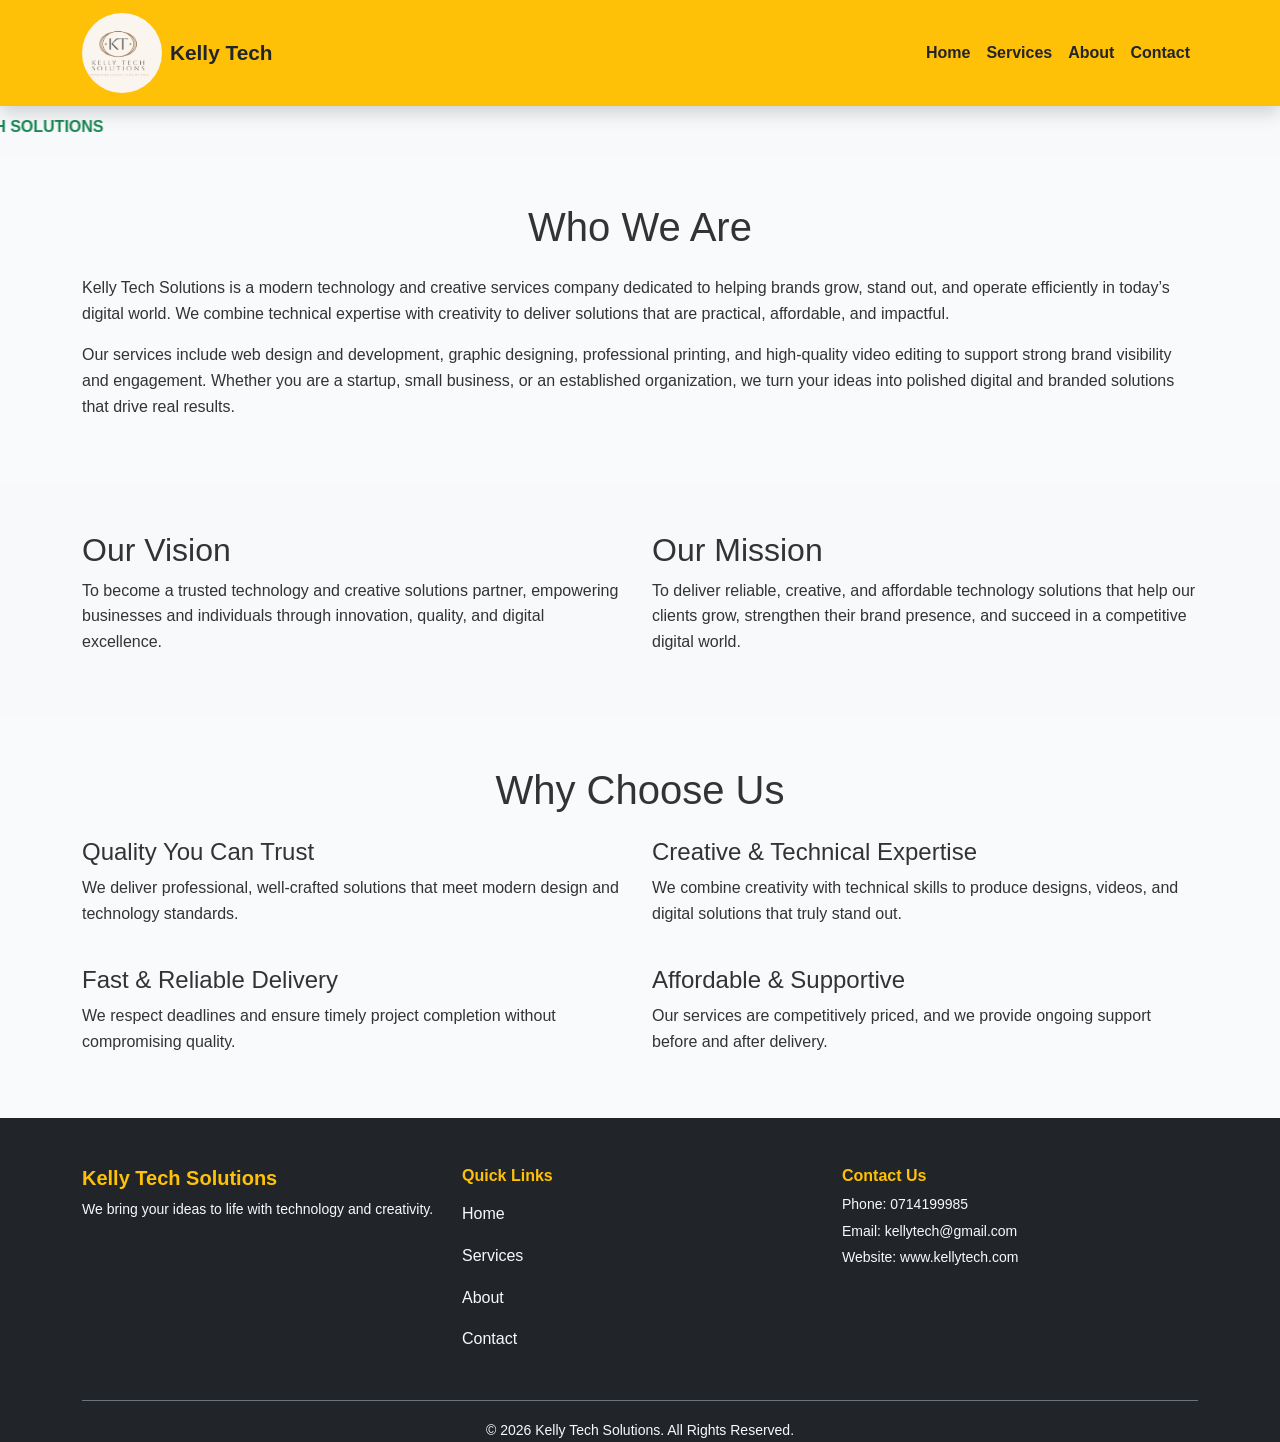
==== about.html @ c15154ea "initial commit" ====
<!DOCTYPE html>
<html lang="en">
<head>
    <meta charset="UTF-8">
    <meta name="viewport" content="width=device-width, initial-scale=1.0">
    <title>Kelly Tech Solutions</title>

    <!-- Bootstrap CSS -->
    <link href="https://cdn.jsdelivr.net/npm/bootstrap@5.3.3/dist/css/bootstrap.min.css" rel="stylesheet">
    <link rel="stylesheet" href="style.css">
</head>
<body>

<!-- Bootstrap Golden Navbar -->
<nav class="navbar navbar-expand-lg navbar-light bg-warning sticky-top shadow">
    <div class="container">

        <a class="navbar-brand fw-bold text-dark d-flex align-items-center" href="#">
            <img src="images/logo.png" alt="Kelly Tech Logo" width="80" height="80" class="me-2 rounded-circle">
            Kelly Tech
        </a>

        <button class="navbar-toggler" type="button" data-bs-toggle="collapse" data-bs-target="#mainNavbar">
            <span class="navbar-toggler-icon"></span>
        </button>

        <div class="collapse navbar-collapse" id="mainNavbar">
            <ul class="navbar-nav ms-auto fw-semibold">
                <li class="nav-item"><a class="nav-link text-dark" href="index.html">Home</a></li>
                <li class="nav-item"><a class="nav-link text-dark" href="services.html">Services</a></li>
                <li class="nav-item"><a class="nav-link text-dark" href="about.html">About</a></li>
                <li class="nav-item"><a class="nav-link active text-dark" href="contact.html">Contact</a></li>
            </ul>
        </div>
    </div>
</nav>
<!-- Marquee -->
<section class="bg-light py-2 text-center">
    <marquee behavior="scroll" direction="right" class="fw-bold text-success">
        KELLY TECH SOLUTIONS
    </marquee>
</section>

<!-- About Section -->
<section class="about-section py-5">
    <div class="container">

        <h1 class="section-title text-center mb-4">Who We Are</h1>

        <p class="about-text">
            Kelly Tech Solutions is a modern technology and creative services company dedicated to helping brands grow,
            stand out, and operate efficiently in today’s digital world. We combine technical expertise with creativity
            to deliver solutions that are practical, affordable, and impactful.
        </p>

        <p class="about-text">
            Our services include web design and development, graphic designing, professional printing, and high-quality
            video editing to support strong brand visibility and engagement. Whether you are a startup, small business,
            or an established organization, we turn your ideas into polished digital and branded solutions that drive
            real results.
        </p>

    </div>
</section>

<!-- Vision & Mission -->
<section class="vision-mission-section bg-light py-5">
    <div class="container">
        <div class="row g-4">

            <div class="col-md-6">
                <h2 class="section-subtitle">Our Vision</h2>
                <p>
                    To become a trusted technology and creative solutions partner, empowering businesses and individuals
                    through innovation, quality, and digital excellence.
                </p>
            </div>

            <div class="col-md-6">
                <h2 class="section-subtitle">Our Mission</h2>
                <p>
                    To deliver reliable, creative, and affordable technology solutions that help our clients grow,
                    strengthen their brand presence, and succeed in a competitive digital world.
                </p>
            </div>

        </div>
    </div>
</section>

<!-- Why Choose Us -->
<section class="why-choose-us py-5">
    <div class="container">

        <h1 class="section-title text-center mb-4">Why Choose Us</h1>

        <div class="row g-4">
            <div class="col-md-6">
                <h4>Quality You Can Trust</h4>
                <p>
                    We deliver professional, well-crafted solutions that meet modern design and technology standards.
                </p>
            </div>

            <div class="col-md-6">
                <h4>Creative & Technical Expertise</h4>
                <p>
                    We combine creativity with technical skills to produce designs, videos, and digital solutions that
                    truly stand out.
                </p>
            </div>

            <div class="col-md-6">
                <h4>Fast & Reliable Delivery</h4>
                <p>
                    We respect deadlines and ensure timely project completion without compromising quality.
                </p>
            </div>

            <div class="col-md-6">
                <h4>Affordable & Supportive</h4>
                <p>
                    Our services are competitively priced, and we provide ongoing support before and after delivery.
                </p>
            </div>
        </div>

    </div>
</section>

<!-- Footer -->
<footer class="bg-dark text-light pt-5">
    <div class="container">
        <div class="row">

            <div class="col-md-4 mb-4">
                <h5 class="fw-bold text-warning">Kelly Tech Solutions</h5>
                <p class="small">
                    We bring your ideas to life with technology and creativity.
                </p>
            </div>

            <div class="col-md-4 mb-4">
                <h6 class="fw-bold text-warning">Quick Links</h6>
                <ul class="nav flex-column">
                    <li class="nav-item"><a class="nav-link px-0 text-light" href="idex.html">Home</a></li>
                    <li class="nav-item"><a class="nav-link px-0 text-light" href="#">Services</a></li>
                    <li class="nav-item"><a class="nav-link px-0 text-light" href="about.html">About</a></li>
                    <li class="nav-item"><a class="nav-link px-0 text-light" href="#">Contact</a></li>
                </ul>
            </div>

            <div class="col-md-4 mb-4">
                <h6 class="fw-bold text-warning">Contact Us</h6>
                <p class="small mb-1">Phone: 0714199985</p>
                <p class="small mb-1">Email: kellytech@gmail.com</p>
                <p class="small">Website: www.kellytech.com</p>
            </div>

        </div>

        <div class="text-center border-top border-secondary pt-3 mt-3">
            <small>© 2026 Kelly Tech Solutions. All Rights Reserved.</small>
        </div>
    </div>
</footer>

<!-- Bootstrap JS -->
<script src="https://cdn.jsdelivr.net/npm/bootstrap@5.3.3/dist/js/bootstrap.bundle.min.js"></script>

</body>
</html>
---- style.css ----
/* --- Global Styles --- */
body {
    font-family: 'Poppins', sans-serif;
    background: #f9fafb;
    color: #333;
    line-height: 1.6;
    margin: 0;
    padding: 0;
}

/* --- Navigation --- */
.navbar-brand {
    font-size: 1.3rem;
}

.navbar-nav .nav-link {
    transition: color 0.3s ease;
}

.navbar-nav .nav-link:hover {
    color: #000 !important;
    text-decoration: underline;
}

/* --- Hero Section --- */
.hero {
    padding: 60px 0;
}

.hero-text h1 {
    font-size: 48px;
    font-weight: 700;
    color: #1a1a1a;
}

.hero-text p {
    font-size: 18px;
    color: #555;
}

/* Hero Media Styling */
.image-wrapper {
    overflow: hidden;
    border-radius: 100px;
    transition: transform 0.3s ease;
}

.image-wrapper:hover {
    transform: translateY(-5px);
}

.play-btn {
    position: absolute;
    top: 50%;
    left: 50%;
    transform: translate(-50%, -50%);
    background: rgba(255, 193, 7, 0.9); /* Golden Yellow */
    width: 60px;
    height: 60px;
    border-radius: 50%;
    color: #000;
    display: flex;
    align-items: center;
    justify-content: center;
    font-size: 24px;
    cursor: pointer;
    box-shadow: 0 4px 15px rgba(0,0,0,0.2);
}

/* --- Service Cards --- */
.card {
    transition: transform 0.3s ease, box-shadow 0.3s ease;
}

.card:hover {
    transform: translateY(-10px);
    box-shadow: 0 10px 25px rgba(0,0,0,0.1) !important;
}

.card-img-top {
    height: 220px;
    object-fit: cover;
}

/* --- Feature Cards (Bottom) --- */
.feature-card {
    background: #fff;
    border-radius: 8px;
    height: 100%;
    transition: all 0.3s ease;
}

.feature-card:hover {
    background-color: #fff9e6;
    transform: scale(1.02);
}

/* --- Footer --- */
footer a {
    text-decoration: none;
    transition: all 0.3s ease;
}

footer a:hover {
    color: #ffc107 !important;
    padding-left: 5px;
}

/* --- Responsive Adjustments --- */
@media (max-width: 992px) {
    .hero {
        text-align: center;
    }
    .hero-text {
        text-align: center !important;
        margin-bottom: 40px;
    }
    .buttons {
        justify-content: center;
    }
    .hero-text h1 {
        font-size: 36px;
    }
}


html, body {
    height: 100%;
}

body {
    display: flex;
    flex-direction: column;
}

footer {
    margin-top: auto;
}
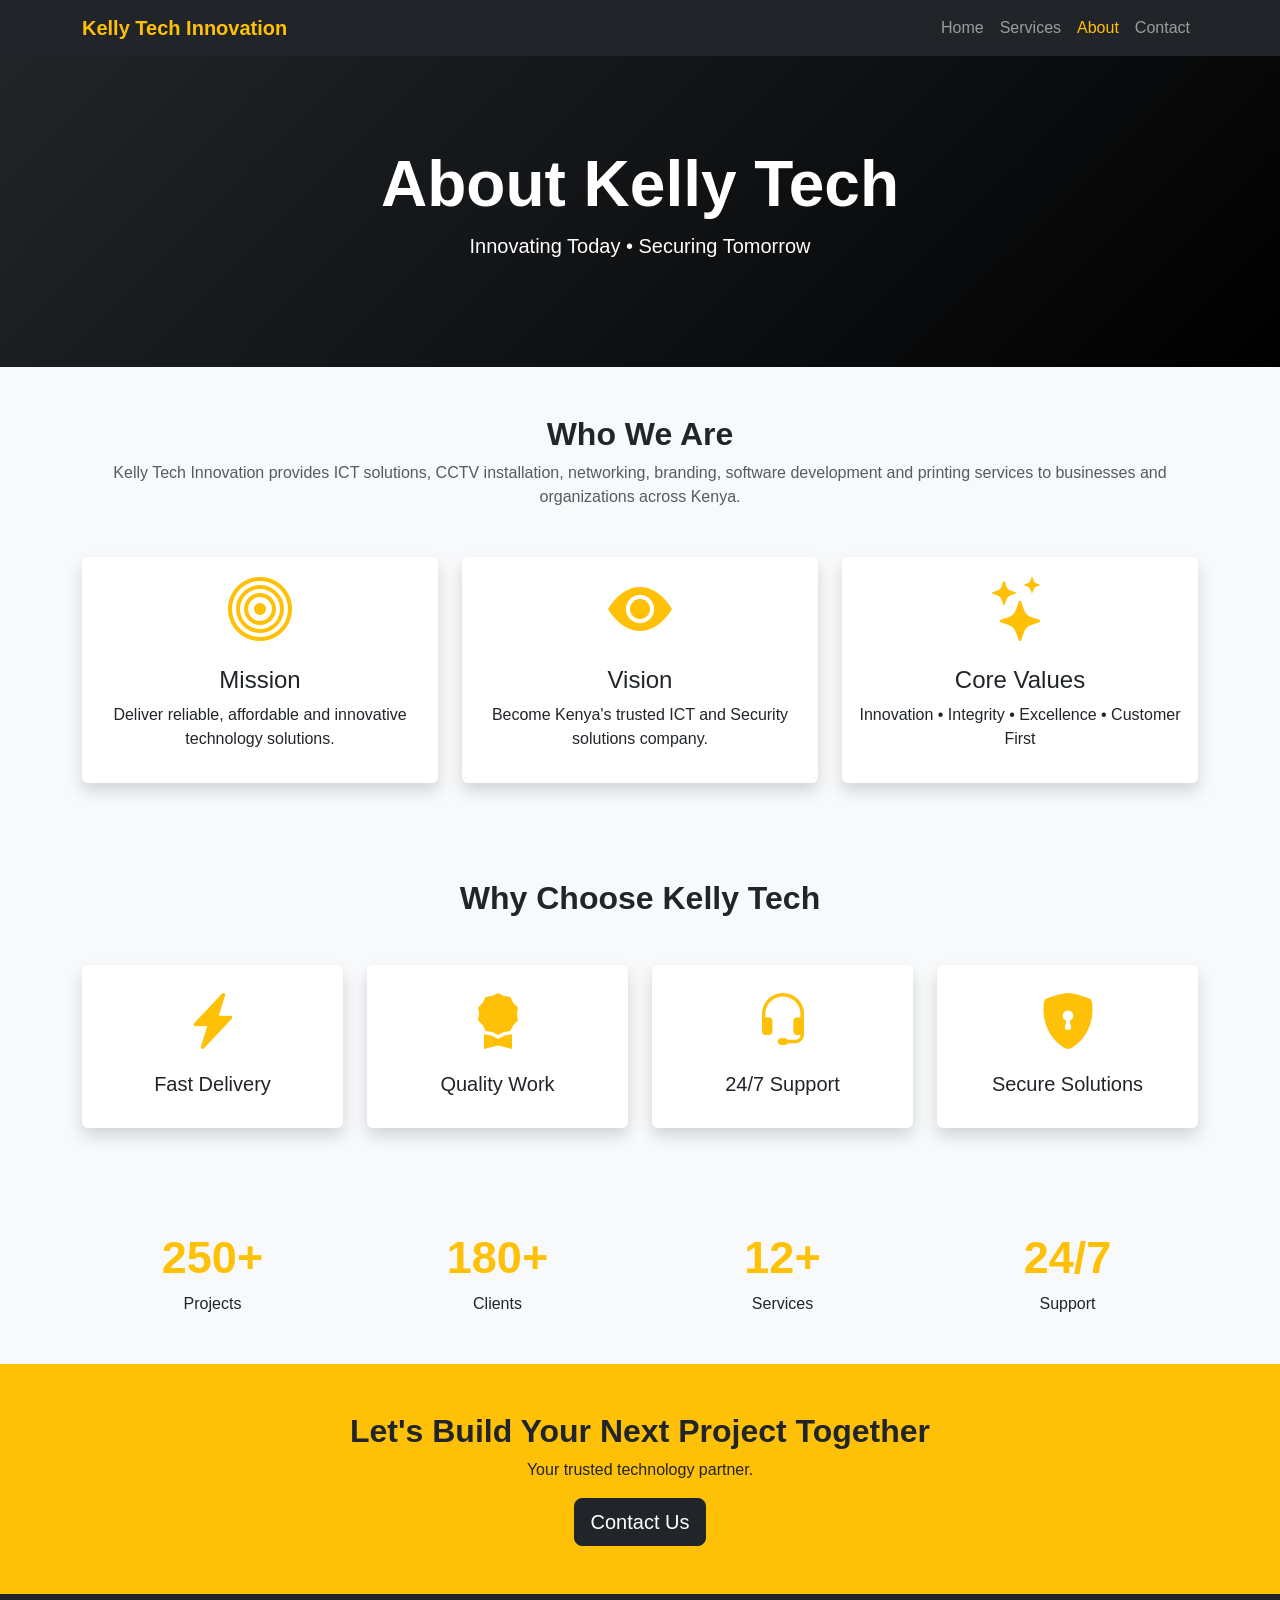
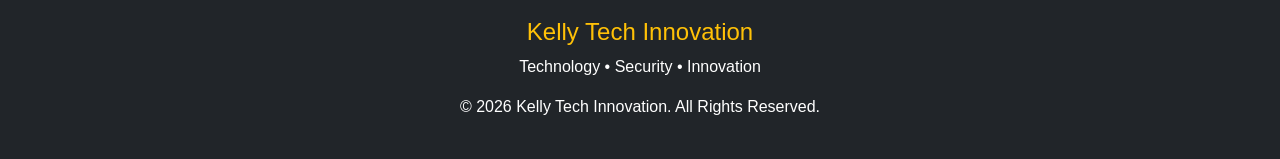
==== commit 1b411a79: "Improve homepage UI with Bootstrap components" ====
--- a/about.html
+++ b/about.html
@@ -1,171 +1,405 @@
 <!DOCTYPE html>
 <html lang="en">
 <head>
-    <meta charset="UTF-8">
-    <meta name="viewport" content="width=device-width, initial-scale=1.0">
-    <title>Kelly Tech Solutions</title>
-
-    <!-- Bootstrap CSS -->
-    <link href="https://cdn.jsdelivr.net/npm/bootstrap@5.3.3/dist/css/bootstrap.min.css" rel="stylesheet">
-    <link rel="stylesheet" href="style.css">
+<meta charset="UTF-8">
+<meta name="viewport" content="width=device-width, initial-scale=1.0">
+
+<title>About | Kelly Tech Innovation</title>
+
+<link href="https://cdn.jsdelivr.net/npm/bootstrap@5.3.3/dist/css/bootstrap.min.css" rel="stylesheet">
+<link rel="stylesheet" href="https://cdn.jsdelivr.net/npm/bootstrap-icons@1.11.3/font/bootstrap-icons.min.css">
+
+<style>
+body{
+font-family:Poppins,sans-serif;
+background:#f8f9fa;
+}
+
+.hero{
+background:linear-gradient(135deg,#212529,#000);
+color:white;
+padding:90px 0;
+}
+
+.icon-box{
+transition:.4s;
+cursor:pointer;
+}
+
+.icon-box:hover{
+transform:translateY(-10px);
+box-shadow:0 15px 30px rgba(0,0,0,.2);
+}
+
+.counter{
+font-size:45px;
+font-weight:bold;
+color:#ffc107;
+}
+
+.cta{
+background:#ffc107;
+}
+
+footer{
+background:#212529;
+}
+</style>
+
 </head>
 <body>
 
-<!-- Bootstrap Golden Navbar -->
-<nav class="navbar navbar-expand-lg navbar-light bg-warning sticky-top shadow">
-    <div class="container">
-
-        <a class="navbar-brand fw-bold text-dark d-flex align-items-center" href="#">
-            <img src="images/logo.png" alt="Kelly Tech Logo" width="80" height="80" class="me-2 rounded-circle">
-            Kelly Tech
-        </a>
-
-        <button class="navbar-toggler" type="button" data-bs-toggle="collapse" data-bs-target="#mainNavbar">
-            <span class="navbar-toggler-icon"></span>
-        </button>
-
-        <div class="collapse navbar-collapse" id="mainNavbar">
-            <ul class="navbar-nav ms-auto fw-semibold">
-                <li class="nav-item"><a class="nav-link text-dark" href="index.html">Home</a></li>
-                <li class="nav-item"><a class="nav-link text-dark" href="services.html">Services</a></li>
-                <li class="nav-item"><a class="nav-link text-dark" href="about.html">About</a></li>
-                <li class="nav-item"><a class="nav-link active text-dark" href="contact.html">Contact</a></li>
-            </ul>
-        </div>
-    </div>
+<!-- NAVBAR -->
+
+<nav class="navbar navbar-expand-lg navbar-dark bg-dark sticky-top">
+
+<div class="container">
+
+<a class="navbar-brand fw-bold text-warning" href="index.html">
+
+Kelly Tech Innovation
+
+</a>
+
+<button class="navbar-toggler" data-bs-toggle="collapse" data-bs-target="#menu">
+
+<span class="navbar-toggler-icon"></span>
+
+</button>
+
+<div class="collapse navbar-collapse" id="menu">
+
+<ul class="navbar-nav ms-auto">
+
+<li class="nav-item"><a class="nav-link" href="index.html">Home</a></li>
+<li class="nav-item"><a class="nav-link" href="services.html">Services</a></li>
+<li class="nav-item"><a class="nav-link active text-warning" href="#">About</a></li>
+<li class="nav-item"><a class="nav-link" href="contact.html">Contact</a></li>
+
+</ul>
+
+</div>
+
+</div>
+
 </nav>
-<!-- Marquee -->
-<section class="bg-light py-2 text-center">
-    <marquee behavior="scroll" direction="right" class="fw-bold text-success">
-        KELLY TECH SOLUTIONS
-    </marquee>
+
+<!-- HERO -->
+
+<section class="hero">
+
+<div class="container text-center">
+
+<h1 class="display-3 fw-bold">
+
+About Kelly Tech
+
+</h1>
+
+<p class="lead">
+
+Innovating Today • Securing Tomorrow
+
+</p>
+
+</div>
+
 </section>
 
-<!-- About Section -->
-<section class="about-section py-5">
-    <div class="container">
-
-        <h1 class="section-title text-center mb-4">Who We Are</h1>
-
-        <p class="about-text">
-            Kelly Tech Solutions is a modern technology and creative services company dedicated to helping brands grow,
-            stand out, and operate efficiently in today’s digital world. We combine technical expertise with creativity
-            to deliver solutions that are practical, affordable, and impactful.
-        </p>
-
-        <p class="about-text">
-            Our services include web design and development, graphic designing, professional printing, and high-quality
-            video editing to support strong brand visibility and engagement. Whether you are a startup, small business,
-            or an established organization, we turn your ideas into polished digital and branded solutions that drive
-            real results.
-        </p>
-
-    </div>
+<!-- WHO WE ARE -->
+
+<section class="py-5">
+
+<div class="container">
+
+<div class="text-center mb-5">
+
+<h2 class="fw-bold">
+
+Who We Are
+
+</h2>
+
+<p class="text-muted">
+
+Kelly Tech Innovation provides ICT solutions, CCTV installation,
+networking, branding, software development and printing services
+to businesses and organizations across Kenya.
+
+</p>
+
+</div>
+
+<div class="row g-4">
+
+<div class="col-md-4">
+
+<div class="card border-0 shadow h-100 icon-box">
+
+<div class="card-body text-center">
+
+<i class="bi bi-bullseye display-3 text-warning"></i>
+
+<h4 class="mt-3">
+
+Mission
+
+</h4>
+
+<p>
+
+Deliver reliable, affordable and innovative technology solutions.
+
+</p>
+
+</div>
+
+</div>
+
+</div>
+
+<div class="col-md-4">
+
+<div class="card border-0 shadow h-100 icon-box">
+
+<div class="card-body text-center">
+
+<i class="bi bi-eye-fill display-3 text-warning"></i>
+
+<h4 class="mt-3">
+
+Vision
+
+</h4>
+
+<p>
+
+Become Kenya's trusted ICT and Security solutions company.
+
+</p>
+
+</div>
+
+</div>
+
+</div>
+
+<div class="col-md-4">
+
+<div class="card border-0 shadow h-100 icon-box">
+
+<div class="card-body text-center">
+
+<i class="bi bi-stars display-3 text-warning"></i>
+
+<h4 class="mt-3">
+
+Core Values
+
+</h4>
+
+<p>
+
+Innovation • Integrity • Excellence • Customer First
+
+</p>
+
+</div>
+
+</div>
+
+</div>
+
+</div>
+
+</div>
+
 </section>
 
-<!-- Vision & Mission -->
-<section class="vision-mission-section bg-light py-5">
-    <div class="container">
-        <div class="row g-4">
-
-            <div class="col-md-6">
-                <h2 class="section-subtitle">Our Vision</h2>
-                <p>
-                    To become a trusted technology and creative solutions partner, empowering businesses and individuals
-                    through innovation, quality, and digital excellence.
-                </p>
-            </div>
-
-            <div class="col-md-6">
-                <h2 class="section-subtitle">Our Mission</h2>
-                <p>
-                    To deliver reliable, creative, and affordable technology solutions that help our clients grow,
-                    strengthen their brand presence, and succeed in a competitive digital world.
-                </p>
-            </div>
-
-        </div>
-    </div>
+<!-- WHY CHOOSE US -->
+
+<section class="py-5 bg-light">
+
+<div class="container">
+
+<h2 class="text-center fw-bold mb-5">
+
+Why Choose Kelly Tech
+
+</h2>
+
+<div class="row g-4">
+
+<div class="col-md-3">
+
+<div class="card border-0 shadow text-center p-4 icon-box">
+
+<i class="bi bi-lightning-charge-fill display-4 text-warning"></i>
+
+<h5 class="mt-3">
+
+Fast Delivery
+
+</h5>
+
+</div>
+
+</div>
+
+<div class="col-md-3">
+
+<div class="card border-0 shadow text-center p-4 icon-box">
+
+<i class="bi bi-award-fill display-4 text-warning"></i>
+
+<h5 class="mt-3">
+
+Quality Work
+
+</h5>
+
+</div>
+
+</div>
+
+<div class="col-md-3">
+
+<div class="card border-0 shadow text-center p-4 icon-box">
+
+<i class="bi bi-headset display-4 text-warning"></i>
+
+<h5 class="mt-3">
+
+24/7 Support
+
+</h5>
+
+</div>
+
+</div>
+
+<div class="col-md-3">
+
+<div class="card border-0 shadow text-center p-4 icon-box">
+
+<i class="bi bi-shield-lock-fill display-4 text-warning"></i>
+
+<h5 class="mt-3">
+
+Secure Solutions
+
+</h5>
+
+</div>
+
+</div>
+
+</div>
+
+</div>
+
 </section>
 
-<!-- Why Choose Us -->
-<section class="why-choose-us py-5">
-    <div class="container">
-
-        <h1 class="section-title text-center mb-4">Why Choose Us</h1>
-
-        <div class="row g-4">
-            <div class="col-md-6">
-                <h4>Quality You Can Trust</h4>
-                <p>
-                    We deliver professional, well-crafted solutions that meet modern design and technology standards.
-                </p>
-            </div>
-
-            <div class="col-md-6">
-                <h4>Creative & Technical Expertise</h4>
-                <p>
-                    We combine creativity with technical skills to produce designs, videos, and digital solutions that
-                    truly stand out.
-                </p>
-            </div>
-
-            <div class="col-md-6">
-                <h4>Fast & Reliable Delivery</h4>
-                <p>
-                    We respect deadlines and ensure timely project completion without compromising quality.
-                </p>
-            </div>
-
-            <div class="col-md-6">
-                <h4>Affordable & Supportive</h4>
-                <p>
-                    Our services are competitively priced, and we provide ongoing support before and after delivery.
-                </p>
-            </div>
-        </div>
-
-    </div>
+<!-- STATS -->
+
+<section class="py-5">
+
+<div class="container">
+
+<div class="row text-center">
+
+<div class="col-md-3">
+
+<div class="counter">250+</div>
+
+Projects
+
+</div>
+
+<div class="col-md-3">
+
+<div class="counter">180+</div>
+
+Clients
+
+</div>
+
+<div class="col-md-3">
+
+<div class="counter">12+</div>
+
+Services
+
+</div>
+
+<div class="col-md-3">
+
+<div class="counter">24/7</div>
+
+Support
+
+</div>
+
+</div>
+
+</div>
+
 </section>
 
-<!-- Footer -->
-<footer class="bg-dark text-light pt-5">
-    <div class="container">
-        <div class="row">
-
-            <div class="col-md-4 mb-4">
-                <h5 class="fw-bold text-warning">Kelly Tech Solutions</h5>
-                <p class="small">
-                    We bring your ideas to life with technology and creativity.
-                </p>
-            </div>
-
-            <div class="col-md-4 mb-4">
-                <h6 class="fw-bold text-warning">Quick Links</h6>
-                <ul class="nav flex-column">
-                    <li class="nav-item"><a class="nav-link px-0 text-light" href="idex.html">Home</a></li>
-                    <li class="nav-item"><a class="nav-link px-0 text-light" href="#">Services</a></li>
-                    <li class="nav-item"><a class="nav-link px-0 text-light" href="about.html">About</a></li>
-                    <li class="nav-item"><a class="nav-link px-0 text-light" href="#">Contact</a></li>
-                </ul>
-            </div>
-
-            <div class="col-md-4 mb-4">
-                <h6 class="fw-bold text-warning">Contact Us</h6>
-                <p class="small mb-1">Phone: 0714199985</p>
-                <p class="small mb-1">Email: kellytech@gmail.com</p>
-                <p class="small">Website: www.kellytech.com</p>
-            </div>
-
-        </div>
-
-        <div class="text-center border-top border-secondary pt-3 mt-3">
-            <small>© 2026 Kelly Tech Solutions. All Rights Reserved.</small>
-        </div>
-    </div>
+<!-- CTA -->
+
+<section class="cta py-5 text-center">
+
+<div class="container">
+
+<h2 class="fw-bold">
+
+Let's Build Your Next Project Together
+
+</h2>
+
+<p>
+
+Your trusted technology partner.
+
+</p>
+
+<a href="contact.html" class="btn btn-dark btn-lg">
+
+Contact Us
+
+</a>
+
+</div>
+
+</section>
+
+<footer class="text-white py-4">
+
+<div class="container text-center">
+
+<h4 class="text-warning">
+
+Kelly Tech Innovation
+
+</h4>
+
+<p>
+
+Technology • Security • Innovation
+
+</p>
+
+<p>
+
+© 2026 Kelly Tech Innovation. All Rights Reserved.
+
+</p>
+
+</div>
+
 </footer>
 
-<!-- Bootstrap JS -->
 <script src="https://cdn.jsdelivr.net/npm/bootstrap@5.3.3/dist/js/bootstrap.bundle.min.js"></script>
 
 </body>
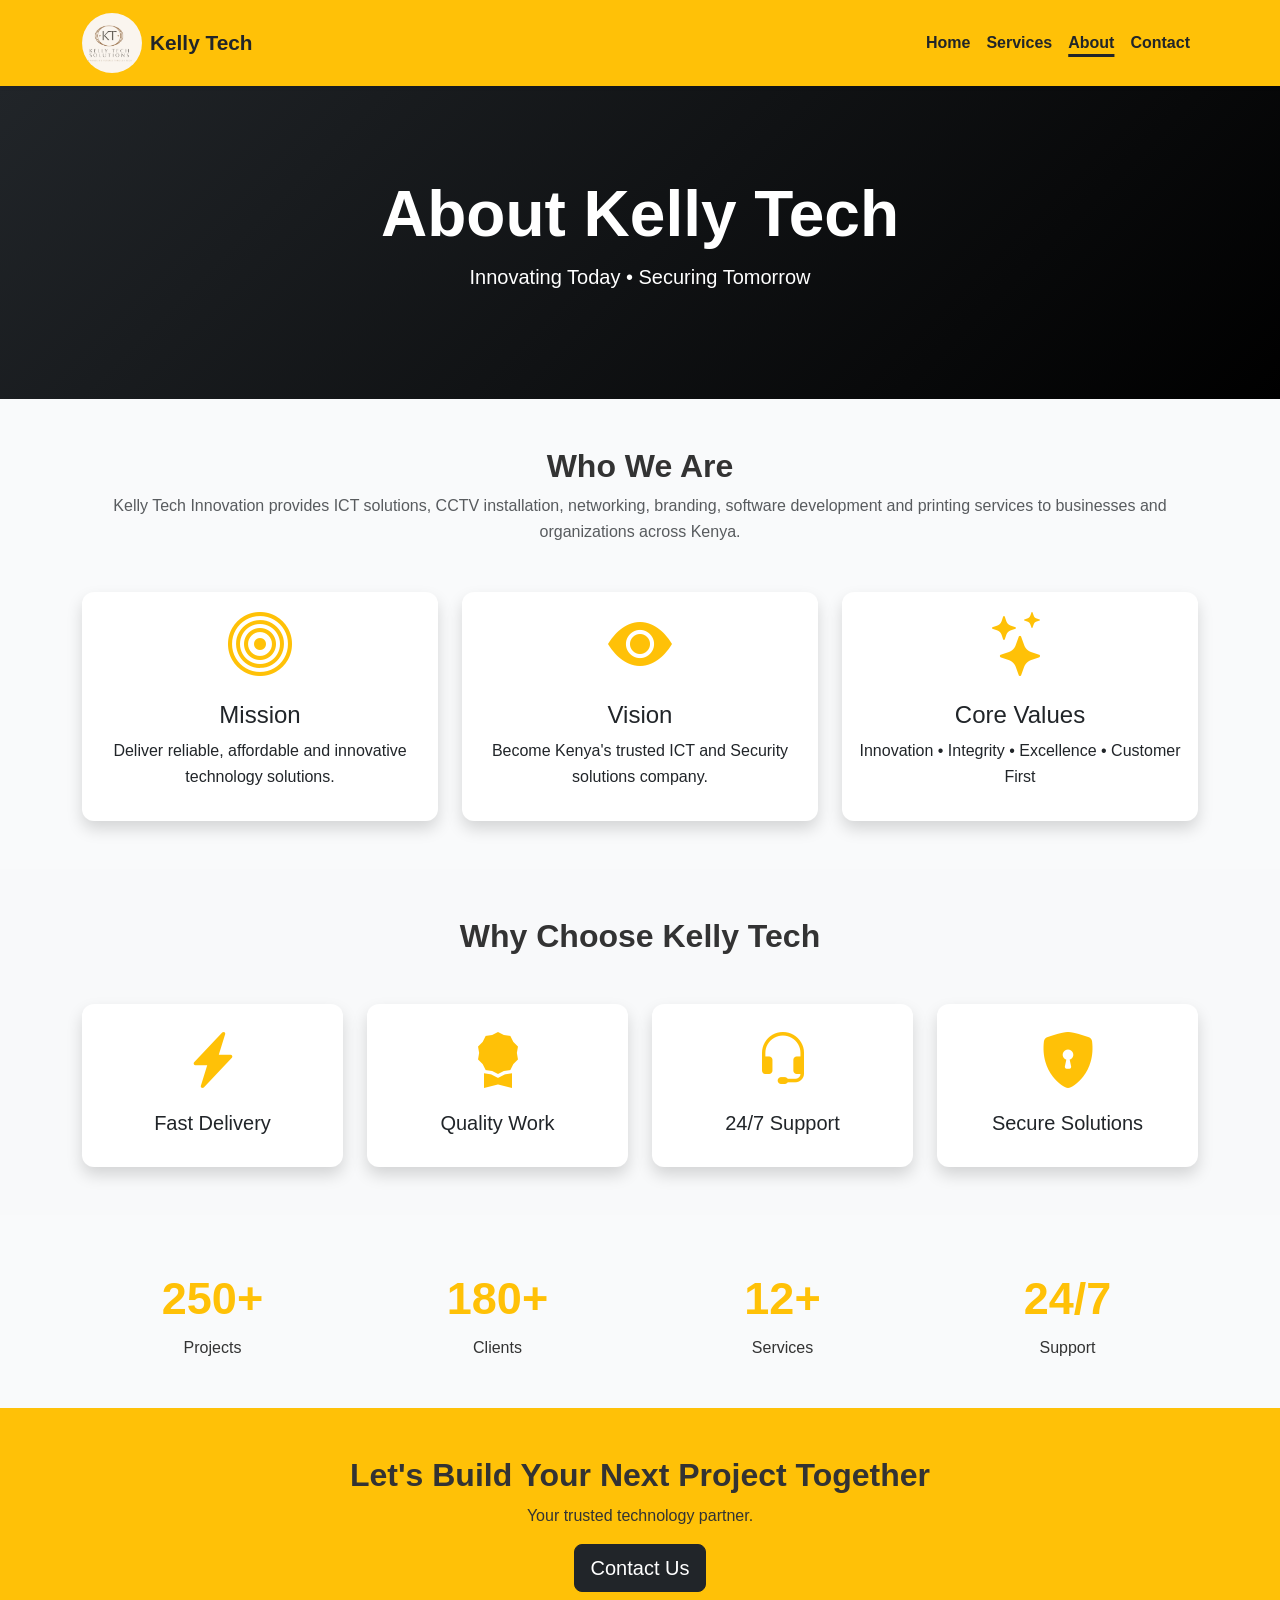
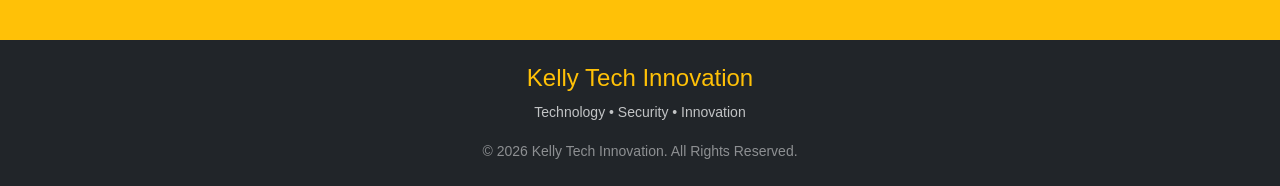
==== commit 5aad2c18: "Improve UI consistency, fix broken links/styles, unify design and optimize site" ====
--- a/about.html
+++ b/about.html
@@ -3,61 +3,31 @@
 <head>
 <meta charset="UTF-8">
 <meta name="viewport" content="width=device-width, initial-scale=1.0">
+<meta name="description" content="About Kelly Tech Innovation - ICT, security, branding and printing solutions provider in Kenya.">
 
 <title>About | Kelly Tech Innovation</title>
+
+<!-- Preconnects for faster CDN loading -->
+<link rel="preconnect" href="https://cdn.jsdelivr.net" crossorigin>
 
 <link href="https://cdn.jsdelivr.net/npm/bootstrap@5.3.3/dist/css/bootstrap.min.css" rel="stylesheet">
 <link rel="stylesheet" href="https://cdn.jsdelivr.net/npm/bootstrap-icons@1.11.3/font/bootstrap-icons.min.css">
-
-<style>
-body{
-font-family:Poppins,sans-serif;
-background:#f8f9fa;
-}
-
-.hero{
-background:linear-gradient(135deg,#212529,#000);
-color:white;
-padding:90px 0;
-}
-
-.icon-box{
-transition:.4s;
-cursor:pointer;
-}
-
-.icon-box:hover{
-transform:translateY(-10px);
-box-shadow:0 15px 30px rgba(0,0,0,.2);
-}
-
-.counter{
-font-size:45px;
-font-weight:bold;
-color:#ffc107;
-}
-
-.cta{
-background:#ffc107;
-}
-
-footer{
-background:#212529;
-}
-</style>
+<link rel="stylesheet" href="style.css">
 
 </head>
 <body>
 
 <!-- NAVBAR -->
 
-<nav class="navbar navbar-expand-lg navbar-dark bg-dark sticky-top">
-
-<div class="container">
-
-<a class="navbar-brand fw-bold text-warning" href="index.html">
-
-Kelly Tech Innovation
+<nav class="navbar navbar-expand-lg navbar-light bg-warning sticky-top shadow-sm">
+
+<div class="container">
+
+<a class="navbar-brand fw-bold text-dark d-flex align-items-center" href="index.html">
+
+<img src="images/logo.png" alt="Kelly Tech Logo" width="60" height="60" class="me-2 rounded-circle">
+
+Kelly Tech
 
 </a>
 
@@ -69,12 +39,12 @@
 
 <div class="collapse navbar-collapse" id="menu">
 
-<ul class="navbar-nav ms-auto">
-
-<li class="nav-item"><a class="nav-link" href="index.html">Home</a></li>
-<li class="nav-item"><a class="nav-link" href="services.html">Services</a></li>
-<li class="nav-item"><a class="nav-link active text-warning" href="#">About</a></li>
-<li class="nav-item"><a class="nav-link" href="contact.html">Contact</a></li>
+<ul class="navbar-nav ms-auto fw-semibold">
+
+<li class="nav-item"><a class="nav-link text-dark" href="index.html">Home</a></li>
+<li class="nav-item"><a class="nav-link text-dark" href="services.html">Services</a></li>
+<li class="nav-item"><a class="nav-link text-dark active" href="about.html" aria-current="page">About</a></li>
+<li class="nav-item"><a class="nav-link text-dark" href="contact.html">Contact</a></li>
 
 </ul>
 
@@ -86,7 +56,7 @@
 
 <!-- HERO -->
 
-<section class="hero">
+<section class="hero-dark">
 
 <div class="container text-center">
 
@@ -374,7 +344,7 @@
 
 </section>
 
-<footer class="text-white py-4">
+<footer class="bg-dark text-light py-4">
 
 <div class="container text-center">
 
@@ -384,13 +354,13 @@
 
 </h4>
 
-<p>
+<p class="small opacity-75">
 
 Technology • Security • Innovation
 
 </p>
 
-<p>
+<p class="small opacity-50 mb-0">
 
 © 2026 Kelly Tech Innovation. All Rights Reserved.
 
@@ -401,6 +371,7 @@
 </footer>
 
 <script src="https://cdn.jsdelivr.net/npm/bootstrap@5.3.3/dist/js/bootstrap.bundle.min.js"></script>
+<script src="js/script.js"></script>
 
 </body>
 </html>
--- a/style.css
+++ b/style.css
@@ -0,0 +1,323 @@
+﻿/* ============================================================
+   Kelly Tech Solutions - Global Stylesheet
+   Theme: Golden (#ffc107) + Dark (#212529) - do not change brand colors
+   ============================================================ */
+
+:root {
+    --brand-gold: #ffc107;
+    --brand-gold-dark: #e0a800;
+    --brand-dark: #212529;
+    --brand-black: #1a1a1a;
+    --text-main: #333;
+    --text-muted: #555;
+    --bg-light: #f9fafb;
+    --radius: 12px;
+    --shadow-sm: 0 4px 12px rgba(0, 0, 0, 0.08);
+    --shadow-lg: 0 12px 30px rgba(0, 0, 0, 0.15);
+    --transition: 0.3s ease;
+}
+
+/* --- Global / Reset --- */
+html {
+    scroll-behavior: smooth;
+}
+
+html, body {
+    height: 100%;
+}
+
+body {
+    font-family: 'Poppins', sans-serif;
+    background: var(--bg-light);
+    color: var(--text-main);
+    line-height: 1.6;
+    margin: 0;
+    padding: 0;
+    display: flex;
+    flex-direction: column;
+    min-height: 100vh;
+}
+
+main {
+    flex: 1 0 auto;
+}
+
+footer {
+    margin-top: auto;
+}
+
+img {
+    max-width: 100%;
+}
+
+/* --- Navigation (shared across all pages) --- */
+.navbar {
+    padding: 0.5rem 0;
+}
+
+.navbar-brand {
+    font-size: 1.3rem;
+}
+
+.navbar-brand img {
+    object-fit: cover;
+}
+
+.navbar-nav .nav-link {
+    transition: color var(--transition);
+    position: relative;
+    padding: 0.5rem 1rem;
+}
+
+.navbar-nav .nav-link:hover {
+    color: #000 !important;
+    text-decoration: underline;
+    text-underline-offset: 4px;
+}
+
+/* Active page indicator (dark gold underline on the golden navbar) */
+.navbar-light .navbar-nav .nav-link.active {
+    font-weight: 700;
+    text-decoration: underline;
+    text-decoration-thickness: 3px;
+    text-underline-offset: 6px;
+    text-decoration-color: var(--brand-dark);
+}
+
+/* Navbar that gains shadow after scrolling (toggled in js/script.js) */
+.navbar.scrolled {
+    box-shadow: var(--shadow-lg) !important;
+}
+
+/* --- Hero Section --- */
+.hero {
+    padding: 60px 0;
+}
+
+.hero-text h1 {
+    font-size: 48px;
+    font-weight: 700;
+    color: var(--brand-black);
+}
+
+.hero-text p {
+    font-size: 18px;
+    color: var(--text-muted);
+}
+
+/* Hero media styling */
+.image-wrapper {
+    overflow: hidden;
+    border-radius: 20px;
+    transition: transform var(--transition);
+}
+
+.image-wrapper:hover {
+    transform: translateY(-5px);
+}
+
+.image-wrapper img {
+    width: 100%;
+    height: auto;
+    object-fit: cover;
+}
+
+.play-btn {
+    position: absolute;
+    top: 50%;
+    left: 50%;
+    transform: translate(-50%, -50%);
+    background: rgba(255, 193, 7, 0.9); /* Golden Yellow */
+    width: 60px;
+    height: 60px;
+    border-radius: 50%;
+    color: #000;
+    display: flex;
+    align-items: center;
+    justify-content: center;
+    font-size: 24px;
+    cursor: pointer;
+    box-shadow: 0 4px 15px rgba(0, 0, 0, 0.2);
+    transition: transform var(--transition), background var(--transition);
+}
+
+.play-btn:hover {
+    transform: translate(-50%, -50%) scale(1.1);
+    background: rgba(255, 193, 7, 1);
+}
+
+/* --- Buttons --- */
+.btn-warning {
+    background: var(--brand-gold);
+    border-color: var(--brand-gold);
+    transition: var(--transition);
+}
+
+.btn-warning:hover,
+.btn-warning:focus {
+    background: var(--brand-gold-dark);
+    border-color: var(--brand-gold-dark);
+    transform: scale(1.05);
+}
+
+/* --- Cards (services / contact / features) --- */
+.card {
+    border-radius: var(--radius);
+    transition: transform 0.4s ease, box-shadow 0.4s ease;
+}
+
+.card:hover {
+    transform: translateY(-10px);
+    box-shadow: 0 0.8rem 2rem rgba(0, 0, 0, 0.2) !important;
+}
+
+.card-img-top {
+    height: 220px;
+    width: 100%;
+    object-fit: cover;
+}
+
+/* Icon circles on service cards */
+.icon-circle {
+    width: 80px;
+    height: 80px;
+}
+
+/* List group items inside cards */
+.list-group-item {
+    border: none;
+}
+
+/* --- Feature Cards (homepage bottom row) --- */
+.feature-card {
+    background: #fff;
+    border-radius: var(--radius);
+    height: 100%;
+    transition: all var(--transition);
+}
+
+.feature-card:hover {
+    background-color: #fff9e6;
+    transform: scale(1.02);
+}
+
+/* --- About page helpers --- */
+.hero-dark {
+    background: linear-gradient(135deg, var(--brand-dark), #000);
+    color: #fff;
+    padding: 90px 0;
+}
+
+.icon-box {
+    transition: 0.4s;
+    cursor: pointer;
+}
+
+.icon-box:hover {
+    transform: translateY(-10px);
+    box-shadow: 0 15px 30px rgba(0, 0, 0, 0.2);
+}
+
+.counter {
+    font-size: 45px;
+    font-weight: bold;
+    color: var(--brand-gold);
+}
+
+/* --- Contact / Forms --- */
+.form-card {
+    background: #fff;
+    border-radius: var(--radius);
+}
+
+.form-control:focus,
+.form-select:focus {
+    border-color: var(--brand-gold);
+    box-shadow: 0 0 0 0.25rem rgba(255, 193, 7, 0.25);
+}
+
+/* --- Back to top button (injected by js/script.js) --- */
+#backToTop {
+    position: fixed;
+    bottom: 24px;
+    right: 24px;
+    width: 46px;
+    height: 46px;
+    border-radius: 50%;
+    background: var(--brand-gold);
+    color: #000;
+    border: none;
+    font-size: 1.1rem;
+    box-shadow: var(--shadow-sm);
+    opacity: 0;
+    visibility: hidden;
+    transform: translateY(10px);
+    transition: all var(--transition);
+    z-index: 1050;
+    cursor: pointer;
+}
+
+#backToTop.show {
+    opacity: 1;
+    visibility: visible;
+    transform: translateY(0);
+}
+
+#backToTop:hover {
+    background: var(--brand-gold-dark);
+    transform: translateY(-3px);
+}
+
+/* --- Footer --- */
+footer a {
+    text-decoration: none;
+    transition: all var(--transition);
+}
+
+footer a:hover {
+    color: var(--brand-gold) !important;
+    padding-left: 5px;
+}
+
+/* --- Responsive Adjustments --- */
+@media (max-width: 992px) {
+    .hero {
+        text-align: center;
+    }
+
+    .hero-text {
+        text-align: center !important;
+        margin-bottom: 40px;
+    }
+
+    .buttons {
+        justify-content: center;
+    }
+
+    .hero-text h1 {
+        font-size: 36px;
+    }
+
+    .hero-dark {
+        padding: 60px 0;
+    }
+
+    .counter {
+        font-size: 36px;
+    }
+}
+
+@media (max-width: 576px) {
+    .hero-text h1 {
+        font-size: 30px;
+    }
+
+    .card-img-top {
+        height: 180px;
+    }
+}
+
+/* --- Call-to-action band (about page) --- */
+.cta {
+    background: var(--brand-gold);
+}
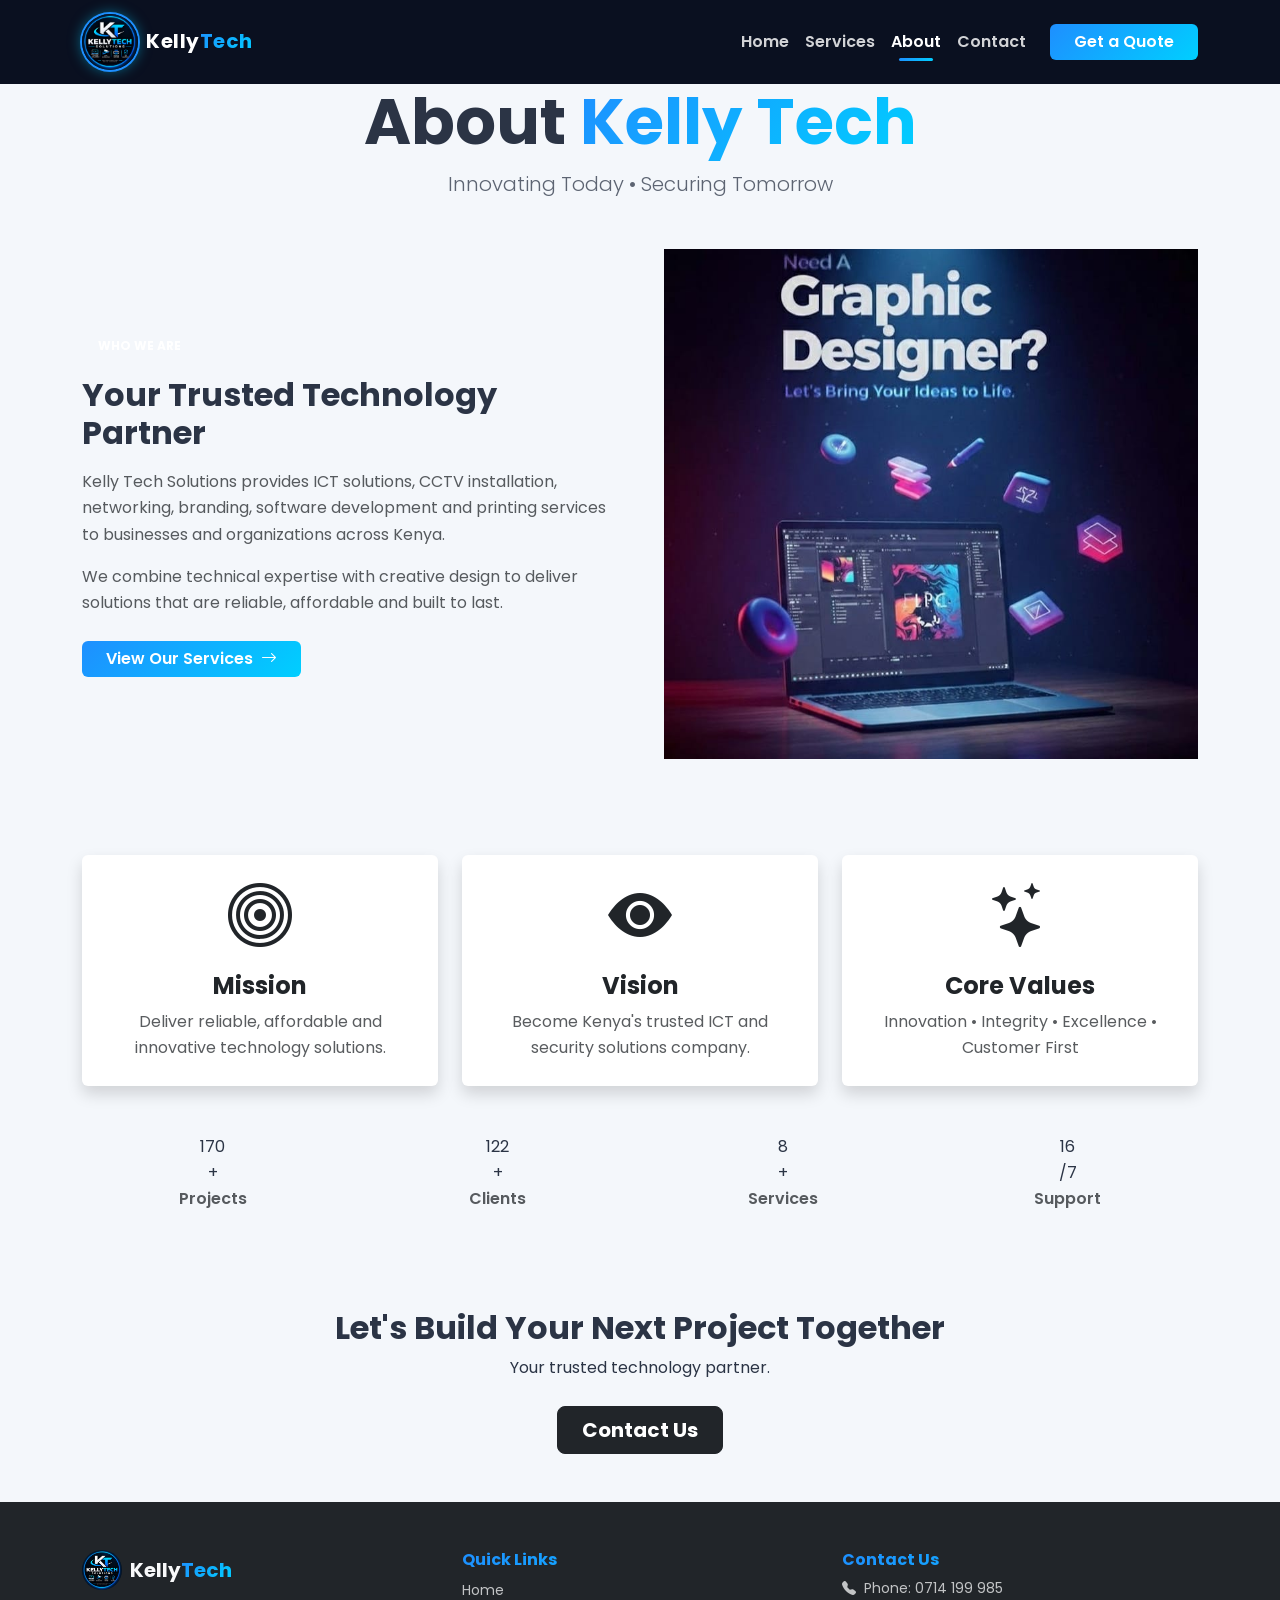
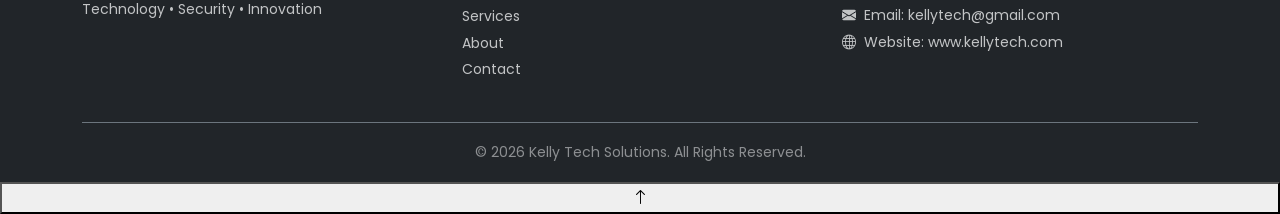
==== commit 05b1f001: "Rebrand site to logo colors (navy/blue/cyan), fix broken logo.png, add UI behaviors and optimize" ====
--- a/about.html
+++ b/about.html
@@ -1,377 +1,200 @@
 <!DOCTYPE html>
 <html lang="en">
 <head>
-<meta charset="UTF-8">
-<meta name="viewport" content="width=device-width, initial-scale=1.0">
-<meta name="description" content="About Kelly Tech Innovation - ICT, security, branding and printing solutions provider in Kenya.">
-
-<title>About | Kelly Tech Innovation</title>
-
-<!-- Preconnects for faster CDN loading -->
-<link rel="preconnect" href="https://cdn.jsdelivr.net" crossorigin>
-
-<link href="https://cdn.jsdelivr.net/npm/bootstrap@5.3.3/dist/css/bootstrap.min.css" rel="stylesheet">
-<link rel="stylesheet" href="https://cdn.jsdelivr.net/npm/bootstrap-icons@1.11.3/font/bootstrap-icons.min.css">
-<link rel="stylesheet" href="style.css">
-
+    <meta charset="UTF-8">
+    <meta name="viewport" content="width=device-width, initial-scale=1.0">
+    <meta name="description" content="About Kelly Tech Solutions - ICT, security, branding and printing solutions provider in Kenya.">
+    <title>About | Kelly Tech Solutions</title>
+
+    <link rel="icon" type="image/jpeg" href="images/logo.jpg">
+
+    <!-- Preconnects for faster CDN loading -->
+    <link rel="preconnect" href="https://cdn.jsdelivr.net" crossorigin>
+
+    <!-- Bootstrap CSS -->
+    <link href="https://cdn.jsdelivr.net/npm/bootstrap@5.3.3/dist/css/bootstrap.min.css" rel="stylesheet">
+    <link rel="stylesheet" href="https://cdn.jsdelivr.net/npm/bootstrap-icons@1.11.3/font/bootstrap-icons.min.css">
+    <link href="https://fonts.googleapis.com/css2?family=Poppins:wght@300;400;600;700&display=swap" rel="stylesheet">
+    <link rel="stylesheet" href="style.css">
 </head>
 <body>
 
 <!-- NAVBAR -->
-
-<nav class="navbar navbar-expand-lg navbar-light bg-warning sticky-top shadow-sm">
-
-<div class="container">
-
-<a class="navbar-brand fw-bold text-dark d-flex align-items-center" href="index.html">
-
-<img src="images/logo.png" alt="Kelly Tech Logo" width="60" height="60" class="me-2 rounded-circle">
-
-Kelly Tech
-
-</a>
-
-<button class="navbar-toggler" data-bs-toggle="collapse" data-bs-target="#menu">
-
-<span class="navbar-toggler-icon"></span>
-
-</button>
-
-<div class="collapse navbar-collapse" id="menu">
-
-<ul class="navbar-nav ms-auto fw-semibold">
-
-<li class="nav-item"><a class="nav-link text-dark" href="index.html">Home</a></li>
-<li class="nav-item"><a class="nav-link text-dark" href="services.html">Services</a></li>
-<li class="nav-item"><a class="nav-link text-dark active" href="about.html" aria-current="page">About</a></li>
-<li class="nav-item"><a class="nav-link text-dark" href="contact.html">Contact</a></li>
-
-</ul>
-
-</div>
-
-</div>
-
+<nav class="navbar navbar-expand-lg navbar-dark navbar-kt sticky-top">
+    <div class="container">
+        <a class="navbar-brand fw-bold d-flex align-items-center" href="index.html">
+            <img src="images/logo.jpg" alt="Kelly Tech Logo" width="56" height="56" class="me-2 rounded-circle">
+            <span class="text-white">Kelly</span><span class="brand-text">Tech</span>
+        </a>
+
+        <button class="navbar-toggler" type="button" data-bs-toggle="collapse" data-bs-target="#mainNavbar"
+                aria-controls="mainNavbar" aria-expanded="false" aria-label="Toggle navigation">
+            <span class="navbar-toggler-icon"></span>
+        </button>
+
+        <div class="collapse navbar-collapse" id="mainNavbar">
+            <ul class="navbar-nav ms-auto fw-semibold">
+                <li class="nav-item"><a class="nav-link" href="index.html">Home</a></li>
+                <li class="nav-item"><a class="nav-link" href="services.html">Services</a></li>
+                <li class="nav-item"><a class="nav-link active" href="about.html" aria-current="page">About</a></li>
+                <li class="nav-item"><a class="nav-link" href="contact.html">Contact</a></li>
+            </ul>
+            <a href="contact.html" class="btn btn-kt ms-lg-3 mt-3 mt-lg-0 px-4">Get a Quote</a>
+        </div>
+    </div>
 </nav>
 
-<!-- HERO -->
-
-<section class="hero-dark">
-
-<div class="container text-center">
-
-<h1 class="display-3 fw-bold">
-
-About Kelly Tech
-
-</h1>
-
-<p class="lead">
-
-Innovating Today • Securing Tomorrow
-
-</p>
-
-</div>
-
-</section>
-
-<!-- WHO WE ARE -->
-
-<section class="py-5">
-
-<div class="container">
-
-<div class="text-center mb-5">
-
-<h2 class="fw-bold">
-
-Who We Are
-
-</h2>
-
-<p class="text-muted">
-
-Kelly Tech Innovation provides ICT solutions, CCTV installation,
-networking, branding, software development and printing services
-to businesses and organizations across Kenya.
-
-</p>
-
-</div>
-
-<div class="row g-4">
-
-<div class="col-md-4">
-
-<div class="card border-0 shadow h-100 icon-box">
-
-<div class="card-body text-center">
-
-<i class="bi bi-bullseye display-3 text-warning"></i>
-
-<h4 class="mt-3">
-
-Mission
-
-</h4>
-
-<p>
-
-Deliver reliable, affordable and innovative technology solutions.
-
-</p>
-
-</div>
-
-</div>
-
-</div>
-
-<div class="col-md-4">
-
-<div class="card border-0 shadow h-100 icon-box">
-
-<div class="card-body text-center">
-
-<i class="bi bi-eye-fill display-3 text-warning"></i>
-
-<h4 class="mt-3">
-
-Vision
-
-</h4>
-
-<p>
-
-Become Kenya's trusted ICT and Security solutions company.
-
-</p>
-
-</div>
-
-</div>
-
-</div>
-
-<div class="col-md-4">
-
-<div class="card border-0 shadow h-100 icon-box">
-
-<div class="card-body text-center">
-
-<i class="bi bi-stars display-3 text-warning"></i>
-
-<h4 class="mt-3">
-
-Core Values
-
-</h4>
-
-<p>
-
-Innovation • Integrity • Excellence • Customer First
-
-</p>
-
-</div>
-
-</div>
-
-</div>
-
-</div>
-
-</div>
-
-</section>
-
-<!-- WHY CHOOSE US -->
-
-<section class="py-5 bg-light">
-
-<div class="container">
-
-<h2 class="text-center fw-bold mb-5">
-
-Why Choose Kelly Tech
-
-</h2>
-
-<div class="row g-4">
-
-<div class="col-md-3">
-
-<div class="card border-0 shadow text-center p-4 icon-box">
-
-<i class="bi bi-lightning-charge-fill display-4 text-warning"></i>
-
-<h5 class="mt-3">
-
-Fast Delivery
-
-</h5>
-
-</div>
-
-</div>
-
-<div class="col-md-3">
-
-<div class="card border-0 shadow text-center p-4 icon-box">
-
-<i class="bi bi-award-fill display-4 text-warning"></i>
-
-<h5 class="mt-3">
-
-Quality Work
-
-</h5>
-
-</div>
-
-</div>
-
-<div class="col-md-3">
-
-<div class="card border-0 shadow text-center p-4 icon-box">
-
-<i class="bi bi-headset display-4 text-warning"></i>
-
-<h5 class="mt-3">
-
-24/7 Support
-
-</h5>
-
-</div>
-
-</div>
-
-<div class="col-md-3">
-
-<div class="card border-0 shadow text-center p-4 icon-box">
-
-<i class="bi bi-shield-lock-fill display-4 text-warning"></i>
-
-<h5 class="mt-3">
-
-Secure Solutions
-
-</h5>
-
-</div>
-
-</div>
-
-</div>
-
-</div>
-
-</section>
-
-<!-- STATS -->
-
-<section class="py-5">
-
-<div class="container">
-
-<div class="row text-center">
-
-<div class="col-md-3">
-
-<div class="counter">250+</div>
-
-Projects
-
-</div>
-
-<div class="col-md-3">
-
-<div class="counter">180+</div>
-
-Clients
-
-</div>
-
-<div class="col-md-3">
-
-<div class="counter">12+</div>
-
-Services
-
-</div>
-
-<div class="col-md-3">
-
-<div class="counter">24/7</div>
-
-Support
-
-</div>
-
-</div>
-
-</div>
-
-</section>
-
-<!-- CTA -->
-
-<section class="cta py-5 text-center">
-
-<div class="container">
-
-<h2 class="fw-bold">
-
-Let's Build Your Next Project Together
-
-</h2>
-
-<p>
-
-Your trusted technology partner.
-
-</p>
-
-<a href="contact.html" class="btn btn-dark btn-lg">
-
-Contact Us
-
-</a>
-
-</div>
-
-</section>
-
-<footer class="bg-dark text-light py-4">
-
-<div class="container text-center">
-
-<h4 class="text-warning">
-
-Kelly Tech Innovation
-
-</h4>
-
-<p class="small opacity-75">
-
-Technology • Security • Innovation
-
-</p>
-
-<p class="small opacity-50 mb-0">
-
-© 2026 Kelly Tech Innovation. All Rights Reserved.
-
-</p>
-
-</div>
-
+<main>
+
+    <!-- HERO -->
+    <section class="hero-dark">
+        <div class="container text-center reveal">
+            <h1 class="display-3 fw-bold">About <span class="brand-text">Kelly Tech</span></h1>
+            <p class="lead opacity-75 mb-0">Innovating Today • Securing Tomorrow</p>
+        </div>
+    </section>
+
+    <!-- WHO WE ARE -->
+    <section class="py-5">
+        <div class="container">
+            <div class="row align-items-center g-5">
+                <div class="col-lg-6 reveal">
+                    <span class="badge badge-kt rounded-pill px-3 py-2 mb-3">WHO WE ARE</span>
+                    <h2 class="fw-bold mb-3">Your Trusted Technology Partner</h2>
+                    <p class="text-muted">
+                        Kelly Tech Solutions provides ICT solutions, CCTV installation, networking,
+                        branding, software development and printing services to businesses and
+                        organizations across Kenya.
+                    </p>
+                    <p class="text-muted">
+                        We combine technical expertise with creative design to deliver solutions
+                        that are reliable, affordable and built to last.
+                    </p>
+                    <a href="services.html" class="btn btn-kt px-4 mt-2">
+                        View Our Services <i class="bi bi-arrow-right ms-1"></i>
+                    </a>
+                </div>
+                <div class="col-lg-6 reveal">
+                    <div class="image-wrapper">
+                        <img src="images/branding.jpg" alt="Kelly Tech branding work" loading="lazy" decoding="async">
+                    </div>
+                </div>
+            </div>
+        </div>
+    </section>
+
+    <!-- MISSION / VISION / VALUES -->
+    <section class="py-5">
+        <div class="container">
+            <div class="row g-4">
+                <div class="col-md-4 reveal">
+                    <div class="card border-0 shadow h-100 icon-box">
+                        <div class="card-body text-center p-4">
+                            <i class="bi bi-bullseye display-3"></i>
+                            <h4 class="mt-3 fw-bold">Mission</h4>
+                            <p class="text-muted mb-0">Deliver reliable, affordable and innovative technology solutions.</p>
+                        </div>
+                    </div>
+                </div>
+                <div class="col-md-4 reveal">
+                    <div class="card border-0 shadow h-100 icon-box">
+                        <div class="card-body text-center p-4">
+                            <i class="bi bi-eye-fill display-3"></i>
+                            <h4 class="mt-3 fw-bold">Vision</h4>
+                            <p class="text-muted mb-0">Become Kenya's trusted ICT and security solutions company.</p>
+                        </div>
+                    </div>
+                </div>
+                <div class="col-md-4 reveal">
+                    <div class="card border-0 shadow h-100 icon-box">
+                        <div class="card-body text-center p-4">
+                            <i class="bi bi-stars display-3"></i>
+                            <h4 class="mt-3 fw-bold">Core Values</h4>
+                            <p class="text-muted mb-0">Innovation • Integrity • Excellence • Customer First</p>
+                        </div>
+                    </div>
+                </div>
+            </div>
+        </div>
+    </section>
+
+
+    <!-- STATS -->
+    <section class="pb-5">
+        <div class="container">
+            <div class="row text-center g-4">
+                <div class="col-6 col-md-3 reveal">
+                    <div class="counter" data-count="250">0</div><span>+</span>
+                    <p class="text-muted fw-semibold mb-0">Projects</p>
+                </div>
+                <div class="col-6 col-md-3 reveal">
+                    <div class="counter" data-count="180">0</div><span>+</span>
+                    <p class="text-muted fw-semibold mb-0">Clients</p>
+                </div>
+                <div class="col-6 col-md-3 reveal">
+                    <div class="counter" data-count="12">0</div><span>+</span>
+                    <p class="text-muted fw-semibold mb-0">Services</p>
+                </div>
+                <div class="col-6 col-md-3 reveal">
+                    <div class="counter" data-count="24">0</div><span>/7</span>
+                    <p class="text-muted fw-semibold mb-0">Support</p>
+                </div>
+            </div>
+        </div>
+    </section>
+
+    <!-- CTA -->
+    <section class="cta py-5 text-center">
+        <div class="container reveal">
+            <h2 class="fw-bold">Let's Build Your Next Project Together</h2>
+            <p class="mb-4 opacity-90">Your trusted technology partner.</p>
+            <a href="contact.html" class="btn btn-dark btn-lg px-4 fw-bold">Contact Us</a>
+        </div>
+    </section>
+
+</main>
+
+<!-- FOOTER -->
+<footer class="bg-dark text-light pt-5 pb-3" data-bs-theme="dark">
+    <div class="container">
+        <div class="row">
+            <div class="col-md-4 mb-4">
+                <h5 class="fw-bold d-flex align-items-center">
+                    <img src="images/logo.jpg" alt="" width="40" height="40" class="rounded-circle me-2" loading="lazy">
+                    Kelly<span class="brand-text">Tech</span>
+                </h5>
+                <p class="small opacity-75">Technology • Security • Innovation</p>
+            </div>
+
+            <div class="col-md-4 mb-4">
+                <h6 class="fw-bold text-gradient">Quick Links</h6>
+                <ul class="nav flex-column">
+                    <li><a class="text-light text-decoration-none small opacity-75" href="index.html">Home</a></li>
+                    <li><a class="text-light text-decoration-none small opacity-75" href="services.html">Services</a></li>
+                    <li><a class="text-light text-decoration-none small opacity-75" href="about.html">About</a></li>
+                    <li><a class="text-light text-decoration-none small opacity-75" href="contact.html">Contact</a></li>
+                </ul>
+            </div>
+
+            <div class="col-md-4 mb-4">
+                <h6 class="fw-bold text-gradient">Contact Us</h6>
+                <p class="small mb-1 opacity-75"><i class="bi bi-telephone-fill me-2"></i>Phone: 0714 199 985</p>
+                <p class="small mb-1 opacity-75"><i class="bi bi-envelope-fill me-2"></i>Email: kellytech@gmail.com</p>
+                <p class="small mb-1 opacity-75"><i class="bi bi-globe me-2"></i>Website: www.kellytech.com</p>
+            </div>
+        </div>
+
+        <div class="text-center border-top border-secondary pt-3 mt-3">
+            <small class="opacity-50">
+                © <span class="kt-year">2026</span> Kelly Tech Solutions. All Rights Reserved.
+            </small>
+        </div>
+    </div>
 </footer>
 
+<!-- Bootstrap JS -->
 <script src="https://cdn.jsdelivr.net/npm/bootstrap@5.3.3/dist/js/bootstrap.bundle.min.js"></script>
 <script src="js/script.js"></script>
 
 </body>
-</html>+</html>
--- a/style.css
+++ b/style.css
@@ -1,19 +1,26 @@
-﻿/* ============================================================
+/* ============================================================
    Kelly Tech Solutions - Global Stylesheet
-   Theme: Golden (#ffc107) + Dark (#212529) - do not change brand colors
+   Brand palette extracted from the logo:
+   Deep Navy #0A1020 | Electric Blue #1E8FFF | Cyan #00CFFF
+   Theme: "Neon Blue" - do not change brand colors
    ============================================================ */
 
 :root {
-    --brand-gold: #ffc107;
-    --brand-gold-dark: #e0a800;
-    --brand-dark: #212529;
-    --brand-black: #1a1a1a;
-    --text-main: #333;
-    --text-muted: #555;
-    --bg-light: #f9fafb;
-    --radius: 12px;
-    --shadow-sm: 0 4px 12px rgba(0, 0, 0, 0.08);
-    --shadow-lg: 0 12px 30px rgba(0, 0, 0, 0.15);
+    --kt-navy: #0a1020;
+    --kt-navy-2: #101b33;
+    --kt-blue: #1e8fff;
+    --kt-cyan: #00cfff;
+    --kt-grad: linear-gradient(135deg, #1e8fff 0%, #00cfff 100%);
+    --text-main: #2b3445;
+    --text-muted: #5c6a80;
+    --bg-light: #f4f7fb;
+
+    /* Re-point Bootstrap's primary color to the brand blue */
+    --bs-primary-rgb: 30, 143, 255;
+
+    --radius: 14px;
+    --shadow-sm: 0 4px 14px rgba(10, 16, 32, 0.08);
+    --shadow-lg: 0 16px 40px rgba(10, 16, 32, 0.18);
     --transition: 0.3s ease;
 }
 
@@ -27,15 +34,16 @@
 }
 
 body {
-    font-family: 'Poppins', sans-serif;
+    font-family: 'Poppins', system-ui, sans-serif;
     background: var(--bg-light);
     color: var(--text-main);
-    line-height: 1.6;
+    line-height: 1.65;
     margin: 0;
     padding: 0;
     display: flex;
     flex-direction: column;
     min-height: 100vh;
+    overflow-x: hidden;
 }
 
 main {
@@ -50,65 +58,162 @@
     max-width: 100%;
 }
 
+section {
+    scroll-margin-top: 90px;
+}
+
+/* Gradient brand text (matches the KELLY | TECH logo split) */
+.brand-text,
+.text-gradient {
+    background: var(--kt-grad);
+    -webkit-background-clip: text;
+    background-clip: text;
+    -webkit-text-fill-color: transparent;
+    color: transparent;
+}
+
 /* --- Navigation (shared across all pages) --- */
-.navbar {
-    padding: 0.5rem 0;
-}
-
-.navbar-brand {
-    font-size: 1.3rem;
-}
-
-.navbar-brand img {
+.navbar-kt {
+    background: var(--kt-navy);
+    padding: 0.55rem 0;
+    transition: box-shadow var(--transition), background var(--transition);
+}
+
+.navbar-kt .navbar-brand {
+    font-size: 1.25rem;
+    letter-spacing: 0.5px;
+}
+
+.navbar-kt img {
     object-fit: cover;
-}
-
-.navbar-nav .nav-link {
+    box-shadow: 0 0 0 2px var(--kt-blue), 0 0 14px rgba(0, 207, 255, 0.55);
+}
+
+.navbar-kt .nav-link {
+    color: rgba(255, 255, 255, 0.82);
     transition: color var(--transition);
     position: relative;
     padding: 0.5rem 1rem;
 }
 
-.navbar-nav .nav-link:hover {
-    color: #000 !important;
-    text-decoration: underline;
-    text-underline-offset: 4px;
-}
-
-/* Active page indicator (dark gold underline on the golden navbar) */
-.navbar-light .navbar-nav .nav-link.active {
-    font-weight: 700;
-    text-decoration: underline;
-    text-decoration-thickness: 3px;
-    text-underline-offset: 6px;
-    text-decoration-color: var(--brand-dark);
+.navbar-kt .nav-link:hover {
+    color: var(--kt-cyan);
+}
+
+/* Active page indicator (cyan gradient underline) */
+.navbar-kt .nav-link.active {
+    color: #fff;
+    font-weight: 600;
+}
+
+.navbar-kt .nav-link.active::after {
+    content: "";
+    position: absolute;
+    left: 1rem;
+    right: 1rem;
+    bottom: 2px;
+    height: 3px;
+    border-radius: 3px;
+    background: var(--kt-grad);
 }
 
 /* Navbar that gains shadow after scrolling (toggled in js/script.js) */
-.navbar.scrolled {
+.navbar-kt.scrolled {
     box-shadow: var(--shadow-lg) !important;
+    background: rgba(10, 16, 32, 0.96);
+    backdrop-filter: blur(8px);
+}
+
+.navbar-kt .navbar-toggler {
+    border-color: rgba(255, 255, 255, 0.35);
+}
+
+.navbar-kt .navbar-toggler:focus {
+    box-shadow: 0 0 0 3px rgba(30, 143, 255, 0.4);
+}
+
+/* --- Buttons --- */
+/* Re-skin Bootstrap's primary button with brand colors */
+.btn-primary {
+    --bs-btn-bg: #1e8fff;
+    --bs-btn-border-color: #1e8fff;
+    --bs-btn-hover-bg: #0f7ae6;
+    --bs-btn-hover-border-color: #0f7ae6;
+    --bs-btn-active-bg: #0f7ae6;
+    --bs-btn-active-border-color: #0f7ae6;
+    --bs-btn-disabled-bg: #1e8fff;
+    --bs-btn-disabled-border-color: #1e8fff;
+}
+
+.btn-kt {
+    background: var(--kt-grad);
+    border: none;
+    color: #fff;
+    font-weight: 600;
+    transition: transform var(--transition), box-shadow var(--transition), filter var(--transition);
+}
+
+.btn-kt:hover,
+.btn-kt:focus-visible {
+    color: #fff;
+    transform: translateY(-2px);
+    box-shadow: 0 10px 24px rgba(30, 143, 255, 0.45);
+    filter: saturate(1.15);
+}
+
+.btn-outline-kt {
+    border: 2px solid var(--kt-blue);
+    color: var(--kt-blue);
+    font-weight: 600;
+    transition: all var(--transition);
+}
+
+.btn-outline-kt:hover {
+    background: var(--kt-blue);
+    border-color: var(--kt-blue);
+    color: #fff;
+    transform: translateY(-2px);
 }
 
 /* --- Hero Section --- */
 .hero {
-    padding: 60px 0;
+    padding: 72px 0 56px;
+    position: relative;
+}
+
+.hero::before {
+    content: "";
+    position: absolute;
+    inset: 0;
+    background:
+        radial-gradient(600px 300px at 85% 10%, rgba(0, 207, 255, 0.12), transparent 70%),
+        radial-gradient(500px 260px at 5% 90%, rgba(30, 143, 255, 0.10), transparent 70%);
+    pointer-events: none;
 }
 
 .hero-text h1 {
-    font-size: 48px;
     font-weight: 700;
-    color: var(--brand-black);
+    color: var(--kt-navy);
 }
 
 .hero-text p {
-    font-size: 18px;
+    font-size: 1.05rem;
     color: var(--text-muted);
-}
-
+    max-width: 34rem;
+}
+
+.hero .badge-kt {
+    background: rgba(30, 143, 255, 0.12);
+    color: var(--kt-blue);
+    border: 1px solid rgba(30, 143, 255, 0.35);
+    font-weight: 600;
+    letter-spacing: 1px;
 /* Hero media styling */
 .image-wrapper {
+    position: relative;
     overflow: hidden;
     border-radius: 20px;
+    box-shadow: var(--shadow-lg);
     transition: transform var(--transition);
 }
 
@@ -118,46 +223,66 @@
 
 .image-wrapper img {
     width: 100%;
-    height: auto;
+    height: 100%;
+    aspect-ratio: 4 / 3;
     object-fit: cover;
 }
 
-.play-btn {
+/* Floating glassy badges over the hero image */
+.float-card {
     position: absolute;
-    top: 50%;
-    left: 50%;
-    transform: translate(-50%, -50%);
-    background: rgba(255, 193, 7, 0.9); /* Golden Yellow */
-    width: 60px;
-    height: 60px;
-    border-radius: 50%;
-    color: #000;
+    background: rgba(255, 255, 255, 0.92);
+    backdrop-filter: blur(6px);
+    border-radius: 12px;
+    box-shadow: var(--shadow-lg);
+    padding: 0.65rem 1rem;
     display: flex;
     align-items: center;
-    justify-content: center;
-    font-size: 24px;
-    cursor: pointer;
-    box-shadow: 0 4px 15px rgba(0, 0, 0, 0.2);
-    transition: transform var(--transition), background var(--transition);
-}
-
-.play-btn:hover {
-    transform: translate(-50%, -50%) scale(1.1);
-    background: rgba(255, 193, 7, 1);
-}
-
-/* --- Buttons --- */
-.btn-warning {
-    background: var(--brand-gold);
-    border-color: var(--brand-gold);
-    transition: var(--transition);
-}
-
-.btn-warning:hover,
-.btn-warning:focus {
-    background: var(--brand-gold-dark);
-    border-color: var(--brand-gold-dark);
-    transform: scale(1.05);
+    gap: 0.6rem;
+    font-size: 0.85rem;
+    font-weight: 600;
+    color: var(--kt-navy);
+    animation: floaty 4s ease-in-out infinite;
+}
+
+.float-card i {
+    color: var(--kt-blue);
+    font-size: 1.3rem;
+}
+
+.float-card.fc-1 {
+    top: 8%;
+    left: -18px;
+}
+
+.float-card.fc-2 {
+    bottom: 10%;
+    right: -14px;
+    animation-delay: 1.2s;
+}
+
+@keyframes floaty {
+    0%, 100% { transform: translateY(0); }
+    50%      { transform: translateY(-9px); }
+}
+
+/* Blinking caret for the rotating hero word */
+.typed-word {
+    color: var(--kt-blue);
+}
+
+.typed-caret {
+    display: inline-block;
+    width: 3px;
+    height: 1em;
+    background: var(--kt-cyan);
+    margin-left: 3px;
+    vertical-align: -0.12em;
+    animation: blink 0.8s step-end infinite;
+}
+
+@keyframes blink {
+    50% { opacity: 0; }
 }
 
 /* --- Cards (services / contact / features) --- */
@@ -168,19 +293,33 @@
 
 .card:hover {
     transform: translateY(-10px);
-    box-shadow: 0 0.8rem 2rem rgba(0, 0, 0, 0.2) !important;
+    box-shadow: 0 0.8rem 2rem rgba(10, 16, 32, 0.18) !important;
 }
 
 .card-img-top {
     height: 220px;
     width: 100%;
     object-fit: cover;
+    transition: transform 0.5s ease;
+}
+
+.card:hover .card-img-top {
+    transform: scale(1.06);
+}
+
+/* Image container that clips the zooming image */
+.img-zoom {
+    overflow: hidden;
+    border-radius: var(--radius) var(--radius) 0 0;
 }
 
 /* Icon circles on service cards */
 .icon-circle {
     width: 80px;
     height: 80px;
+    background: var(--kt-grad);
+    color: #fff;
+    box-shadow: 0 8px 20px rgba(30, 143, 255, 0.35);
 }
 
 /* List group items inside cards */
@@ -188,7 +327,11 @@
     border: none;
 }
 
-/* --- Feature Cards (homepage bottom row) --- */
+.list-group-item i {
+    color: var(--kt-blue);
+}
+
+/* --- Feature Cards --- */
 .feature-card {
     background: #fff;
     border-radius: var(--radius);
@@ -197,13 +340,15 @@
 }
 
 .feature-card:hover {
-    background-color: #fff9e6;
+    background-color: #eef6ff;
     transform: scale(1.02);
 }
 
-/* --- About page helpers --- */
+/* --- Dark sections / About page helpers --- */
 .hero-dark {
-    background: linear-gradient(135deg, var(--brand-dark), #000);
+    background:
+        radial-gradient(700px 320px at 80% 0%, rgba(0, 207, 255, 0.18), transparent 70%),
+        linear-gradient(135deg, var(--kt-navy) 0%, var(--kt-navy-2) 60%, #16325c 100%);
     color: #fff;
     padding: 90px 0;
 }
@@ -215,13 +360,38 @@
 
 .icon-box:hover {
     transform: translateY(-10px);
-    box-shadow: 0 15px 30px rgba(0, 0, 0, 0.2);
+    box-shadow: 0 15px 30px rgba(10, 16, 32, 0.2);
+}
+
+.icon-box i {
+    color: var(--kt-blue);
 }
 
 .counter {
     font-size: 45px;
-    font-weight: bold;
-    color: var(--brand-gold);
+    font-weight: 700;
+    background: var(--kt-grad);
+    -webkit-background-clip: text;
+    background-clip: text;
+    -webkit-text-fill-color: transparent;
+    color: transparent;
+}
+
+/* --- CTA band --- */
+.cta {
+    background:
+        radial-gradient(600px 280px at 15% 0%, rgba(0, 207, 255, 0.25), transparent 70%),
+        linear-gradient(135deg, #0f7ae6 0%, #00cfff 100%);
+    color: #fff;
+}
+
+.cta .btn-dark {
+    background: var(--kt-navy);
+    border: none;
+}
+
+.cta .btn-dark:hover {
+    background: #16233f;
 }
 
 /* --- Contact / Forms --- */
@@ -232,8 +402,33 @@
 
 .form-control:focus,
 .form-select:focus {
-    border-color: var(--brand-gold);
-    box-shadow: 0 0 0 0.25rem rgba(255, 193, 7, 0.25);
+    border-color: var(--kt-blue);
+    box-shadow: 0 0 0 0.25rem rgba(30, 143, 255, 0.25);
+}
+
+/* --- Scroll-reveal animation (toggled in js/script.js) --- */
+.reveal {
+    opacity: 0;
+    transform: translateY(28px);
+    transition: opacity 0.7s ease, transform 0.7s ease;
+    will-change: opacity, transform;
+}
+
+.reveal.in {
+    opacity: 1;
+    transform: translateY(0);
+}
+
+/* Respect users who prefer reduced motion */
+@media (prefers-reduced-motion: reduce) {
+    .reveal,
+    .float-card,
+    .typed-caret {
+        animation: none !important;
+        transition: none !important;
+        opacity: 1 !important;
+        transform: none !important;
+    }
 }
 
 /* --- Back to top button (injected by js/script.js) --- */
@@ -244,8 +439,8 @@
     width: 46px;
     height: 46px;
     border-radius: 50%;
-    background: var(--brand-gold);
-    color: #000;
+    background: var(--kt-grad);
+    color: #fff;
     border: none;
     font-size: 1.1rem;
     box-shadow: var(--shadow-sm);
@@ -264,8 +459,8 @@
 }
 
 #backToTop:hover {
-    background: var(--brand-gold-dark);
-    transform: translateY(-3px);
+    transform: translateY(-3px) scale(1.05);
+    box-shadow: 0 10px 22px rgba(30, 143, 255, 0.45);
 }
 
 /* --- Footer --- */
@@ -275,7 +470,7 @@
 }
 
 footer a:hover {
-    color: var(--brand-gold) !important;
+    color: var(--kt-cyan) !important;
     padding-left: 5px;
 }
 
@@ -290,14 +485,15 @@
         margin-bottom: 40px;
     }
 
+    .hero-text p {
+        margin-left: auto;
+        margin-right: auto;
+    }
+
     .buttons {
         justify-content: center;
     }
 
-    .hero-text h1 {
-        font-size: 36px;
-    }
-
     .hero-dark {
         padding: 60px 0;
     }
@@ -305,19 +501,30 @@
     .counter {
         font-size: 36px;
     }
+
+    .float-card.fc-1 {
+        left: 4px;
+    }
+
+    .float-card.fc-2 {
+        right: 4px;
+    }
 }
 
 @media (max-width: 576px) {
-    .hero-text h1 {
-        font-size: 30px;
+    .hero {
+        padding: 48px 0 40px;
     }
 
     .card-img-top {
         height: 180px;
     }
-}
-
-/* --- Call-to-action band (about page) --- */
-.cta {
-    background: var(--brand-gold);
-}
+
+    .float-card {
+        font-size: 0.75rem;
+        padding: 0.5rem 0.75rem;
+    }
+}
+
+
+}
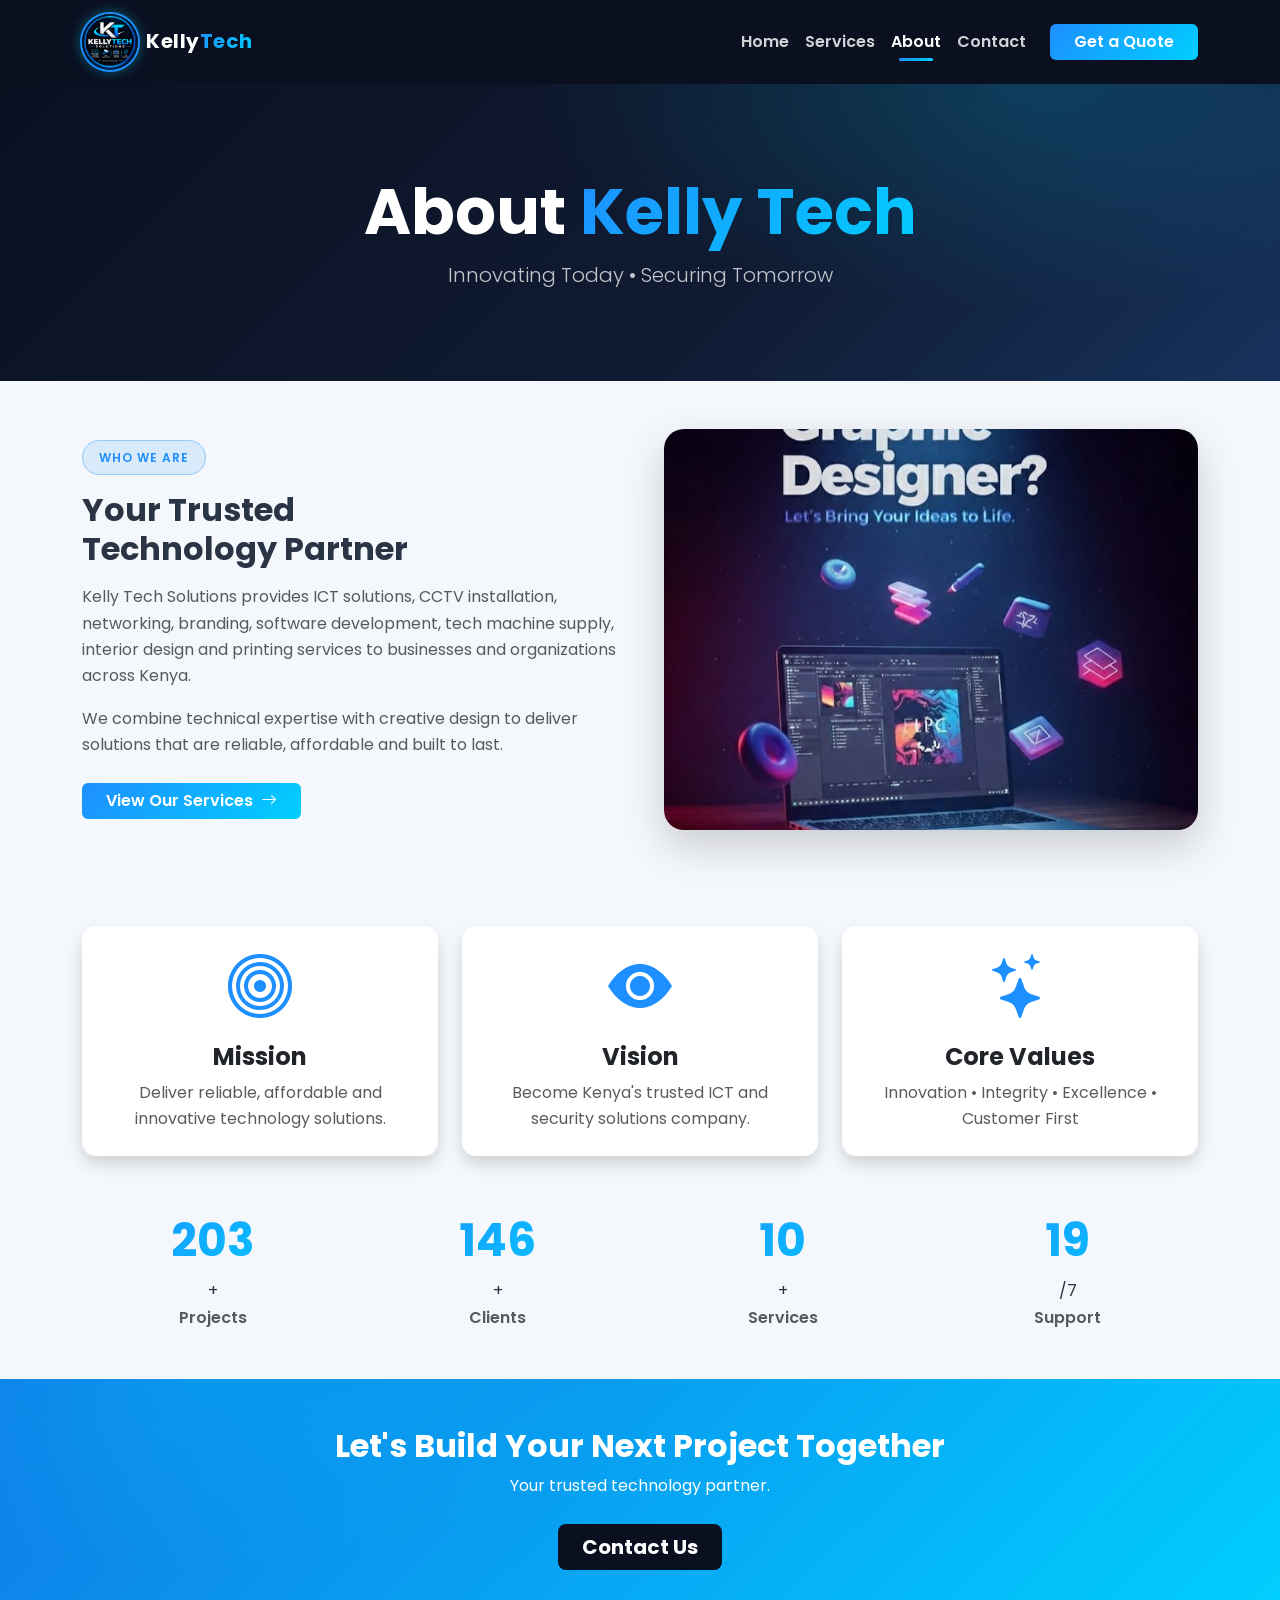
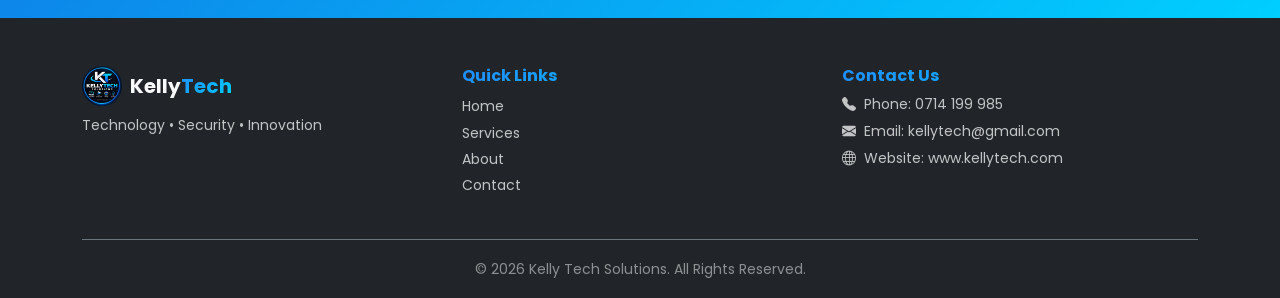
==== commit 141b126d: "Fix invisible text and dead CSS, make site fully responsive, add two services style.css: close the m" ====
--- a/about.html
+++ b/about.html
@@ -3,6 +3,10 @@
 <head>
     <meta charset="UTF-8">
     <meta name="viewport" content="width=device-width, initial-scale=1.0">
+
+    <!-- Flags that JavaScript is running so scroll-reveal sections stay visible
+         instead of stuck hidden if JS is blocked or fails to load -->
+    <script>document.documentElement.classList.add("js");</script>
     <meta name="description" content="About Kelly Tech Solutions - ICT, security, branding and printing solutions provider in Kenya.">
     <title>About | Kelly Tech Solutions</title>
 
@@ -63,8 +67,8 @@
                     <h2 class="fw-bold mb-3">Your Trusted Technology Partner</h2>
                     <p class="text-muted">
                         Kelly Tech Solutions provides ICT solutions, CCTV installation, networking,
-                        branding, software development and printing services to businesses and
-                        organizations across Kenya.
+                        branding, software development, tech machine supply, interior design
+                        and printing services to businesses and organizations across Kenya.
                     </p>
                     <p class="text-muted">
                         We combine technical expertise with creative design to deliver solutions
--- a/style.css
+++ b/style.css
@@ -72,6 +72,18 @@
     color: transparent;
 }
 
+/* Safety net: a browser that cannot clip a gradient to text renders these
+   words fully transparent (invisible). Fall back to a solid brand blue. */
+@supports not (background-clip: text) {
+    .brand-text,
+    .text-gradient,
+    .counter {
+        background: none;
+        color: var(--kt-blue);
+        -webkit-text-fill-color: currentColor;
+    }
+}
+
 /* --- Navigation (shared across all pages) --- */
 .navbar-kt {
     background: var(--kt-navy);
@@ -202,12 +214,42 @@
     max-width: 34rem;
 }
 
-.hero .badge-kt {
+/* Brand pills used for the section eyebrows ("WHAT WE DO", "WHO WE ARE",
+   "SEND US A MESSAGE"...). Bootstrap's .badge has NO background of its own and
+   defaults to WHITE text, which made these labels invisible on the light page
+   background - the background/colour pair below keeps every badge readable. */
+.badge-kt {
     background: rgba(30, 143, 255, 0.12);
     color: var(--kt-blue);
     border: 1px solid rgba(30, 143, 255, 0.35);
     font-weight: 600;
     letter-spacing: 1px;
+    display: inline-block;
+    max-width: 100%;
+    white-space: normal;
+    line-height: 1.45;
+}
+
+/* Badges sitting on the dark navy sections need a light-on-dark variant
+   (this replaces the inline styles previously used on the services page) */
+.hero-dark .badge-kt {
+    background: rgba(255, 255, 255, 0.12);
+    color: var(--kt-cyan);
+    border: 1px solid rgba(0, 207, 255, 0.4);
+}
+
+/* Badge pills used as small links on the homepage */
+a.badge-kt {
+    text-decoration: none;
+    transition: background var(--transition), transform var(--transition);
+}
+
+a.badge-kt:hover {
+    background: rgba(30, 143, 255, 0.2);
+    color: var(--kt-blue);
+    transform: translateY(-2px);
+}
+
 /* Hero media styling */
 .image-wrapper {
     position: relative;
@@ -406,15 +448,23 @@
     box-shadow: 0 0 0 0.25rem rgba(30, 143, 255, 0.25);
 }
 
-/* --- Scroll-reveal animation (toggled in js/script.js) --- */
+/* --- Scroll-reveal animation (toggled in js/script.js) ---
+   Content is visible by default so the page still reads correctly when
+   JavaScript is blocked or fails to load; the animated (hidden) state is only
+   applied after the inline `js` flag on <html> confirms JavaScript is running. */
 .reveal {
+    opacity: 1;
+    transform: none;
+}
+
+html.js .reveal {
     opacity: 0;
     transform: translateY(28px);
     transition: opacity 0.7s ease, transform 0.7s ease;
     will-change: opacity, transform;
 }
 
-.reveal.in {
+html.js .reveal.in {
     opacity: 1;
     transform: translateY(0);
 }
@@ -474,9 +524,77 @@
     padding-left: 5px;
 }
 
-/* --- Responsive Adjustments --- */
+/* ============================================================
+   RESPONSIVE LAYER
+   Breakpoints mirror Bootstrap 5: 1400 / 1200 / 992 / 768 / 576 / 400
+   Target: the same content must read well on phones, small and large
+   tablets, laptops, desktops and wide monitors - nothing overflows
+   sideways and no text is hidden behind decorative elements.
+   ============================================================ */
+
+/* Anchors must clear the sticky navbar on every screen size */
+html {
+    scroll-padding-top: 84px;
+}
+
+/* Flex/grid children default to min-width:auto, which can force overflow */
+.row > [class*="col-"],
+.hero-text,
+.hero-media,
+.card,
+.card-body {
+    min-width: 0;
+}
+
+/* Long e-mails, URLs and unbroken words wrap instead of breaking the layout */
+body {
+    overflow-wrap: break-word;
+}
+
+/* Nicer multi-line headlines (ignored by browsers that don't support it) */
+h1, h2, h3, h4, h5, h6 {
+    text-wrap: balance;
+}
+
+/* Decorative floating badges must never create a sideways scrollbar */
+main,
+.hero,
+.hero-dark,
+.cta {
+    overflow-x: clip;
+}
+
+/* --- Wide monitors (>= 1400px): a little more breathing room --- */
+@media (min-width: 1400px) {
+    .hero {
+        padding: 88px 0 72px;
+    }
+
+    .hero-dark {
+        padding: 104px 0;
+    }
+}
+
+/* --- Laptops / small desktops (<= 1200px) --- */
+@media (max-width: 1200px) {
+    .hero {
+        padding: 64px 0 52px;
+    }
+
+    .hero-dark {
+        padding: 78px 0;
+    }
+
+    .icon-circle {
+        width: 72px;
+        height: 72px;
+    }
+}
+
+/* --- Tablets and the collapsed navbar (<= 992px) --- */
 @media (max-width: 992px) {
     .hero {
+        padding: 56px 0 48px;
         text-align: center;
     }
 
@@ -509,11 +627,102 @@
     .float-card.fc-2 {
         right: 4px;
     }
-}
-
+
+    /* Collapsed menu: full-width rows that are comfortable to tap */
+    .navbar-kt .navbar-collapse {
+        margin-top: 0.5rem;
+        padding-top: 0.5rem;
+        border-top: 1px solid rgba(255, 255, 255, 0.12);
+    }
+
+    .navbar-kt .navbar-nav .nav-link {
+        padding: 0.6rem 0.25rem;
+    }
+
+    .navbar-kt .nav-link.active::after {
+        left: 0.25rem;
+        right: auto;
+        width: 34px;
+        bottom: 6px;
+    }
+
+    .navbar-kt .navbar-collapse .btn-kt {
+        display: block;
+        width: 100%;
+    }
+}
+
+/* --- Small tablets / large phones (<= 768px) --- */
+@media (max-width: 768px) {
+    .hero {
+        padding: 48px 0 44px;
+    }
+
+    .hero-dark {
+        padding: 56px 0;
+    }
+
+    .image-wrapper,
+    .image-wrapper img {
+        aspect-ratio: 16 / 11;
+    }
+
+    .float-card {
+        font-size: 0.8rem;
+        padding: 0.55rem 0.85rem;
+    }
+
+    .float-card i {
+        font-size: 1.1rem;
+    }
+
+    .card-img-top {
+        height: 200px;
+    }
+
+    .counter {
+        font-size: 32px;
+    }
+
+    .icon-circle {
+        width: 66px;
+        height: 66px;
+    }
+
+    .list-group-item {
+        padding: 0.5rem 0.25rem;
+        font-size: 0.95rem;
+    }
+
+    .hero-dark h1.display-3 {
+        font-size: 2.25rem;
+    }
+}
+
+/* --- Phones (<= 576px) --- */
 @media (max-width: 576px) {
     .hero {
-        padding: 48px 0 40px;
+        padding: 40px 0 36px;
+    }
+
+    .hero-text h1 {
+        font-size: calc(1.35rem + 2.7vw);
+    }
+
+    .hero-text p,
+    .hero-text .lead,
+    .hero-dark .lead {
+        font-size: 1rem;
+    }
+
+    /* Stack the hero calls-to-action so both buttons stay on screen */
+    .buttons {
+        flex-direction: column;
+        align-items: stretch;
+    }
+
+    .buttons .btn {
+        width: 100%;
     }
 
     .card-img-top {
@@ -524,7 +733,76 @@
         font-size: 0.75rem;
         padding: 0.5rem 0.75rem;
     }
-}
-
-
-}
+
+    .float-card.fc-1 {
+        left: 6px;
+    }
+
+    .float-card.fc-2 {
+        right: 6px;
+    }
+
+    .counter {
+        font-size: 28px;
+    }
+
+    .icon-circle {
+        width: 60px;
+        height: 60px;
+    }
+
+    .icon-circle i {
+        font-size: 1.4rem !important;
+    }
+
+    .badge-kt {
+        font-size: 0.72rem;
+        letter-spacing: 0.5px;
+    }
+
+    #backToTop {
+        right: 16px;
+        bottom: calc(18px + env(safe-area-inset-bottom, 0px));
+        width: 42px;
+        height: 42px;
+    }
+}
+
+/* --- Small phones (<= 400px) --- */
+@media (max-width: 400px) {
+    .navbar-kt .navbar-brand {
+        font-size: 1.05rem;
+        letter-spacing: 0;
+    }
+
+    .navbar-kt .navbar-brand img {
+        width: 40px;
+        height: 40px;
+    }
+
+    .counter {
+        font-size: 24px;
+    }
+
+    .badge-kt {
+        font-size: 0.65rem;
+    }
+
+    .btn-lg {
+        font-size: 1rem;
+        padding: 0.6rem 1.25rem;
+    }
+}
+
+/* --- Touch devices: hover-only effects can stick, so keep them static --- */
+@media (hover: none) {
+    .card:hover,
+    .icon-box:hover,
+    .image-wrapper:hover {
+        transform: none;
+    }
+
+    .card:hover .card-img-top {
+        transform: none;
+    }
+}
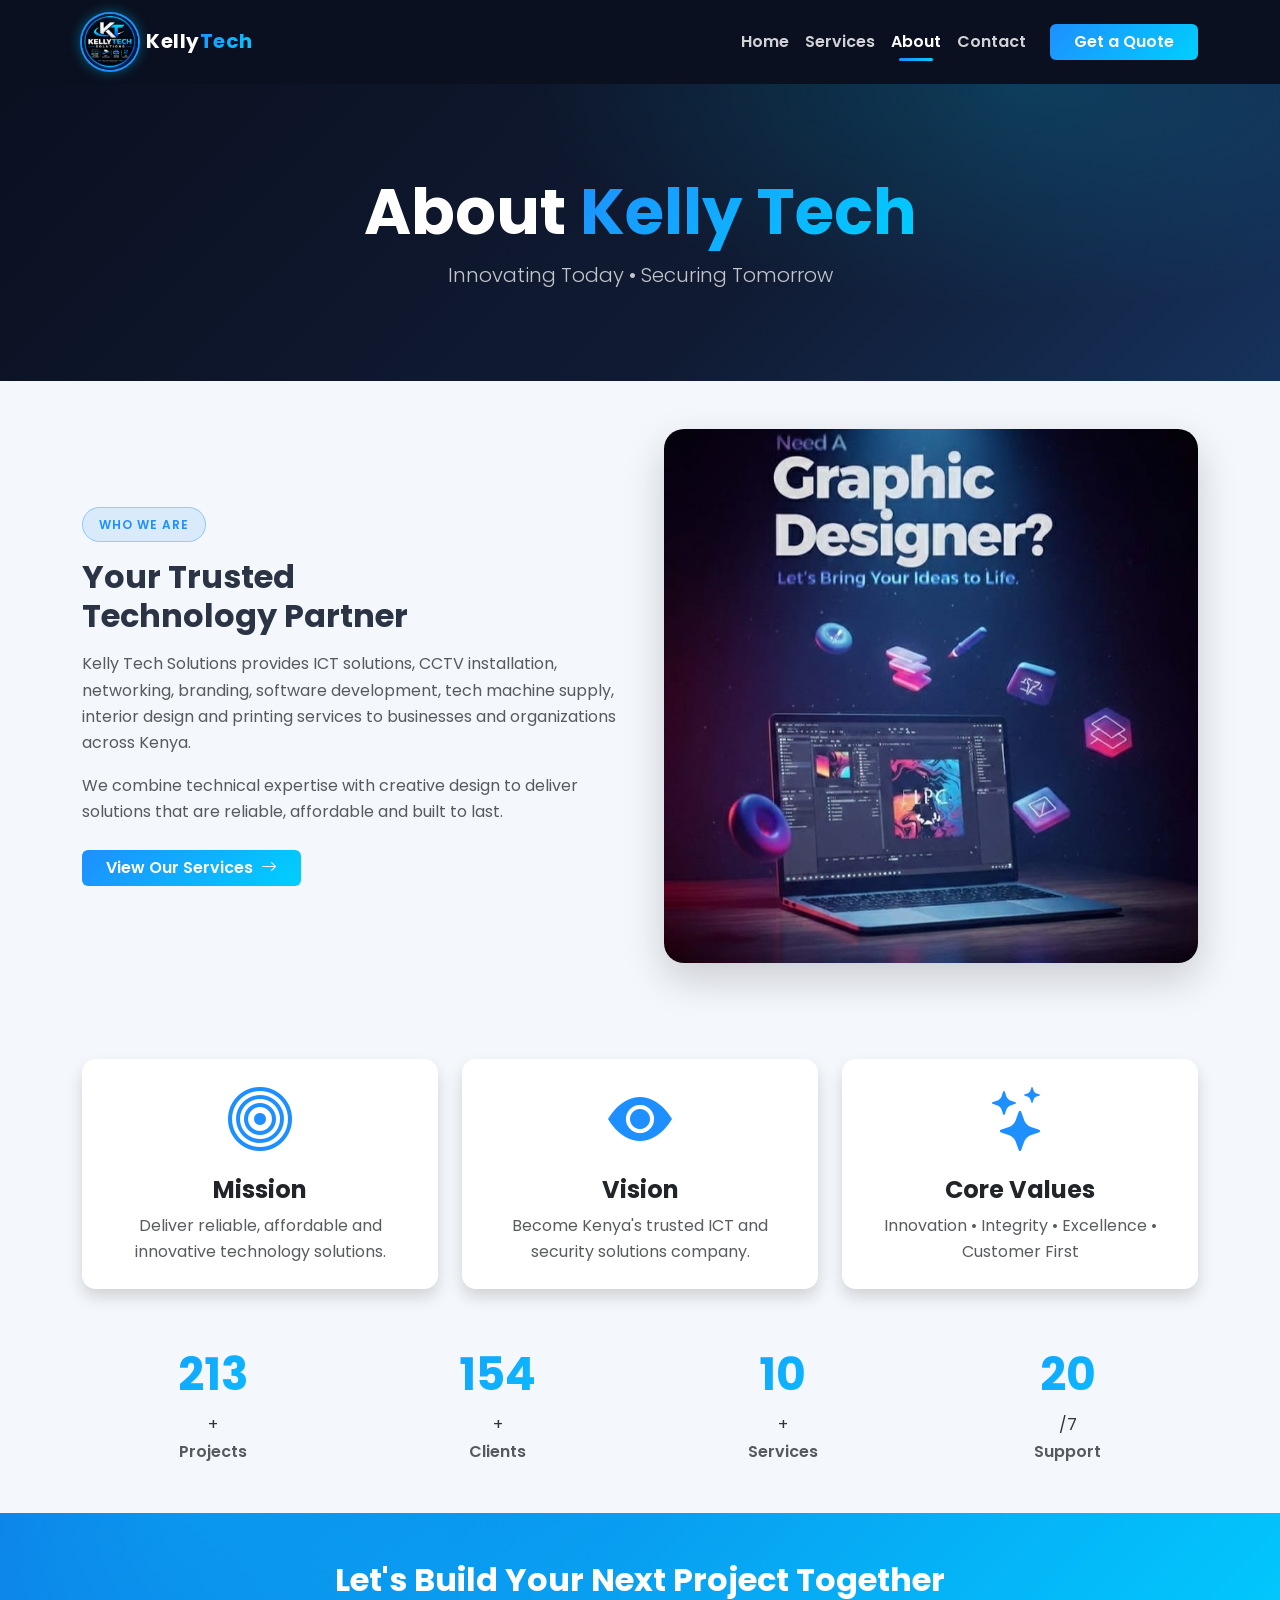
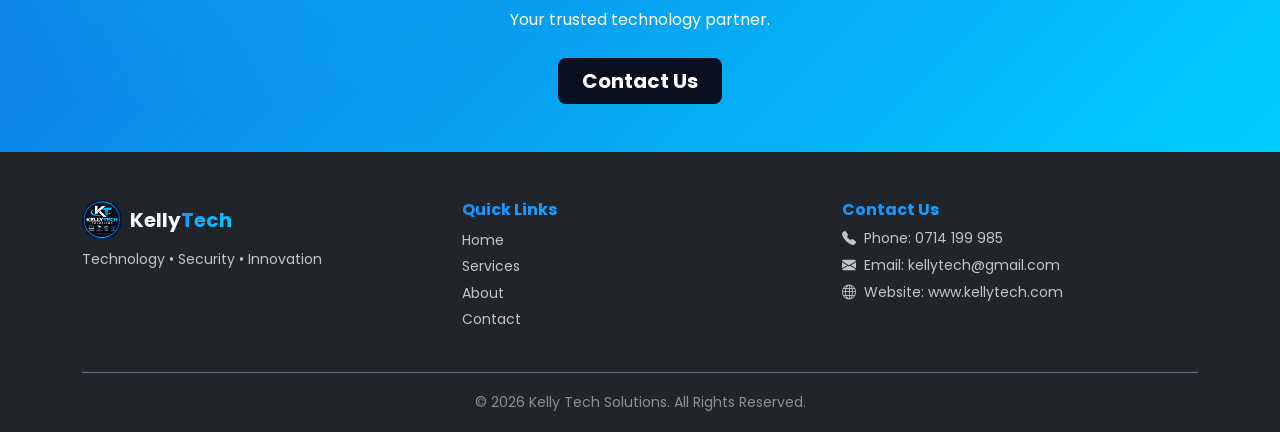
==== commit 5da80fd5: "Fix image framing so photos are cropped consistently at every width Card thumbnails now use a single" ====
--- a/about.html
+++ b/about.html
@@ -79,7 +79,7 @@
                     </a>
                 </div>
                 <div class="col-lg-6 reveal">
-                    <div class="image-wrapper">
+                    <div class="image-wrapper square">
                         <img src="images/branding.jpg" alt="Kelly Tech branding work" loading="lazy" decoding="async">
                     </div>
                 </div>
--- a/style.css
+++ b/style.css
@@ -266,8 +266,26 @@
 .image-wrapper img {
     width: 100%;
     height: 100%;
-    aspect-ratio: 4 / 3;
+    /* One fixed frame ratio for every width: the photo is cropped the same way
+       on a phone and on a desktop, so a subject can never be chopped on one
+       screen while it looks right on another. */
+    aspect-ratio: 16 / 10;
     object-fit: cover;
+}
+
+/* The hero photo is a stock flyer, so it carries its own headline in the top
+   band and a third-party watermark (another agency's phone numbers) along the
+   bottom edge. 76% parks the crop on the laptop + badge area and keeps both of
+   those bands out of frame at every width. */
+.hero-media .image-wrapper img {
+    object-position: center 76%;
+}
+
+/* The about page shows a near-square flyer in full, so its frame stays square
+   (nothing on that artwork is cut off). */
+.image-wrapper.square,
+.image-wrapper.square img {
+    aspect-ratio: 1 / 1;
 }
 
 /* Floating glassy badges over the hero image */
@@ -292,8 +310,11 @@
     font-size: 1.3rem;
 }
 
+/* Both chips sit low in the frame, over the empty desk area of the photo and
+   below the feature card that is baked into it, so they can never land on top
+   of the artwork's own headline, subtitle or card text. */
 .float-card.fc-1 {
-    top: 8%;
+    bottom: 10%;
     left: -18px;
 }
 
@@ -339,10 +360,29 @@
 }
 
 .card-img-top {
-    height: 220px;
     width: 100%;
+    /* Height comes from the frame ratio instead of a fixed pixel height, so the
+       thumbnail is cropped identically in the 3-up desktop grid, the 3-up
+       tablet grid and the 1-up phone layout. */
+    height: auto;
+    aspect-ratio: 3 / 2;
     object-fit: cover;
     transition: transform 0.5s ease;
+}
+
+/* Focal points. Every service photo has a different shape, so one shared frame
+   crops each of them differently; steering the crop keeps the actual subject in
+   view and stops half-cut objects or headline text at the frame edge. */
+.img-focus-top {
+    object-position: center 25%;
+}
+
+.img-focus-mid {
+    object-position: center 38%;
+}
+
+.img-focus-bottom {
+    object-position: center bottom;
 }
 
 .card:hover .card-img-top {
@@ -662,11 +702,6 @@
         padding: 56px 0;
     }
 
-    .image-wrapper,
-    .image-wrapper img {
-        aspect-ratio: 16 / 11;
-    }
-
     .float-card {
         font-size: 0.8rem;
         padding: 0.55rem 0.85rem;
@@ -674,10 +709,6 @@
 
     .float-card i {
         font-size: 1.1rem;
-    }
-
-    .card-img-top {
-        height: 200px;
     }
 
     .counter {
@@ -723,10 +754,6 @@
 
     .buttons .btn {
         width: 100%;
-    }
-
-    .card-img-top {
-        height: 180px;
     }
 
     .float-card {
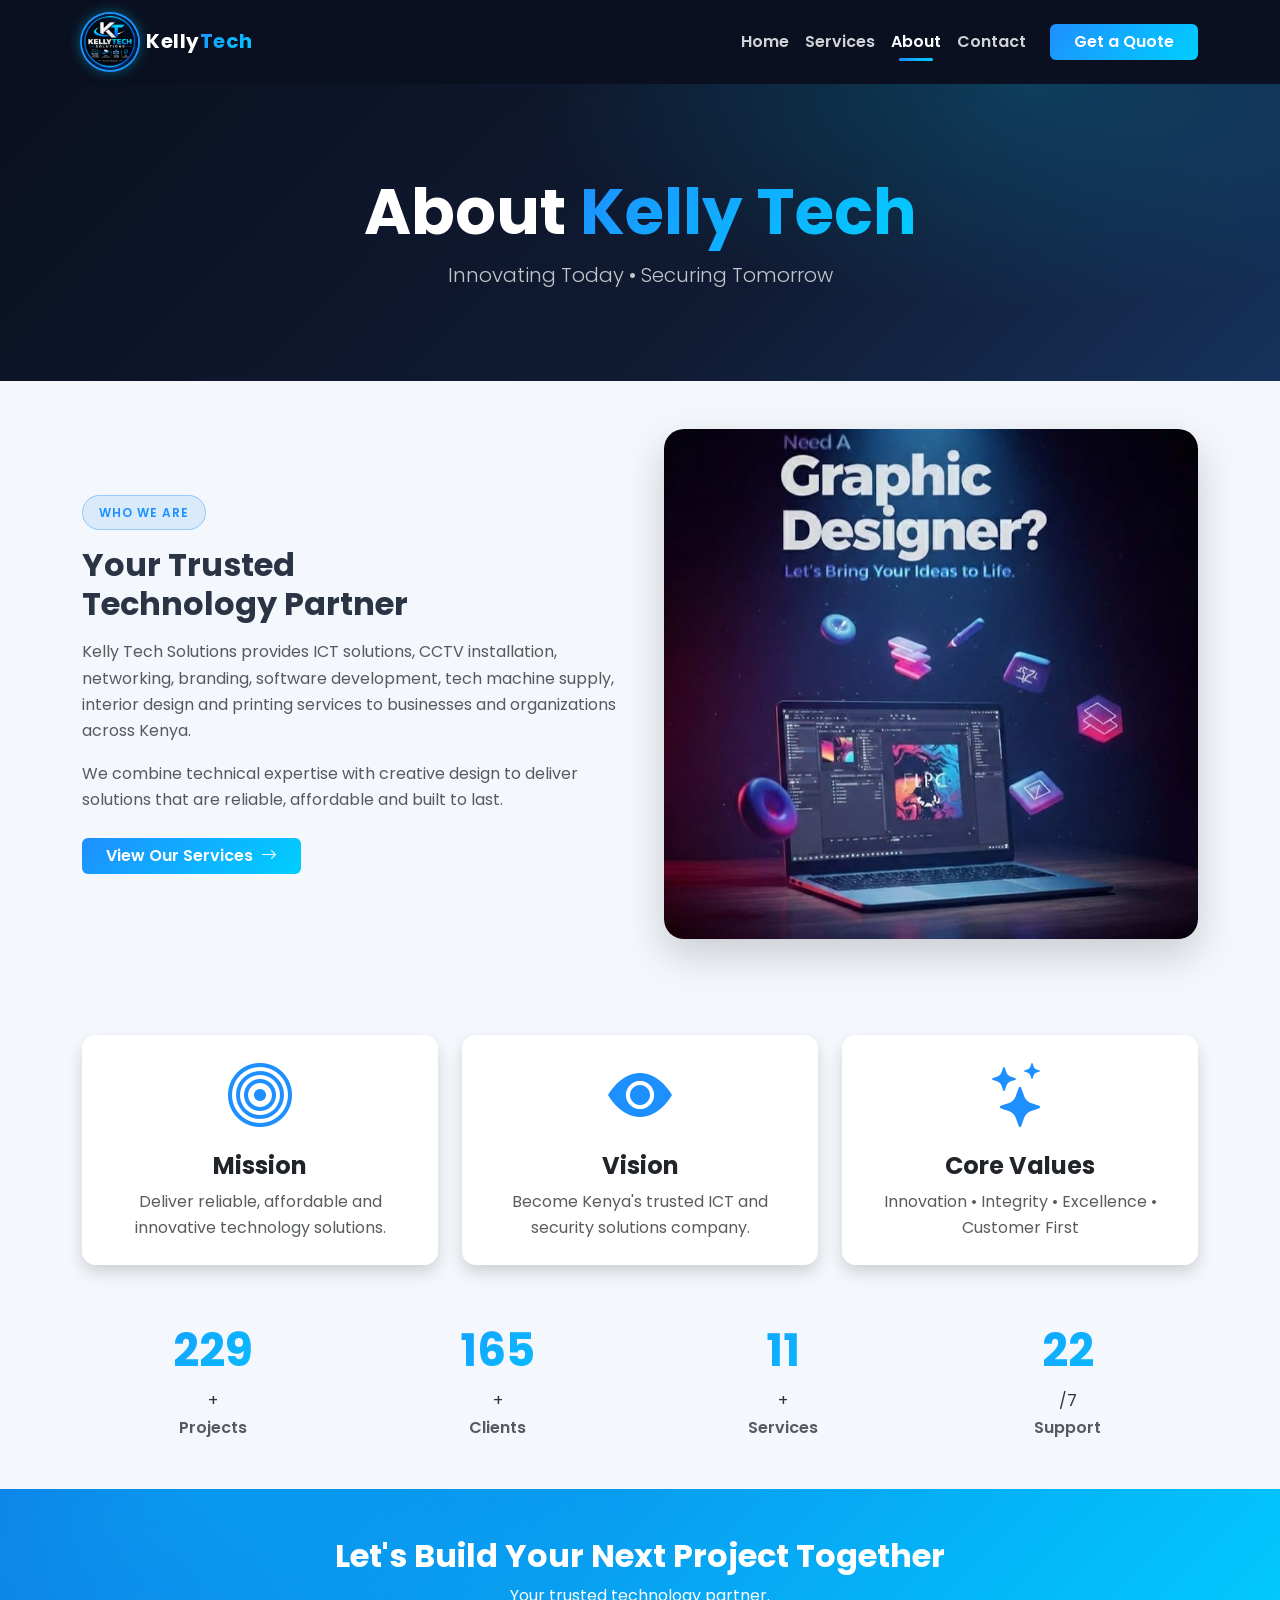
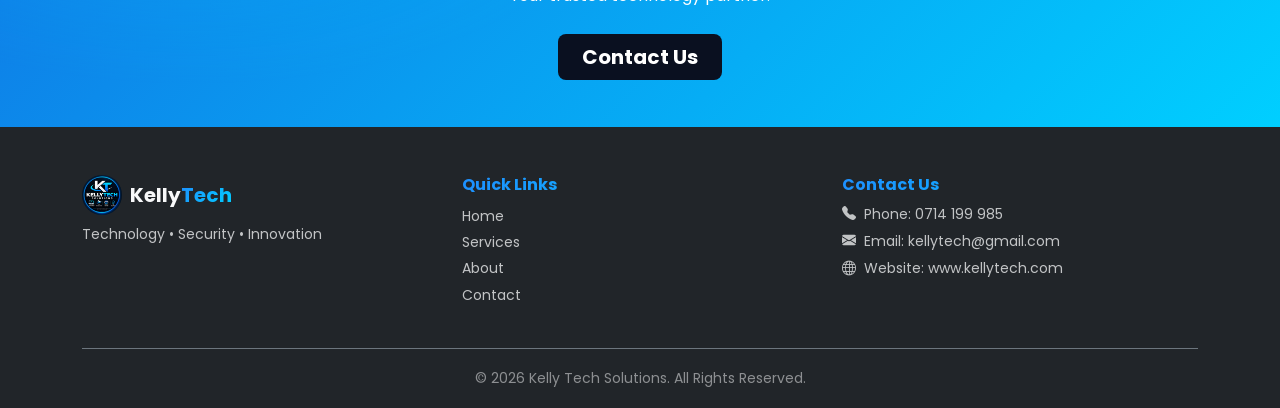
==== commit c6de691b: "Show hero/about images in natural aspect ratio, move badges below photos" ====
--- a/about.html
+++ b/about.html
@@ -79,7 +79,7 @@
                     </a>
                 </div>
                 <div class="col-lg-6 reveal">
-                    <div class="image-wrapper square">
+                    <div class="image-wrapper">
                         <img src="images/branding.jpg" alt="Kelly Tech branding work" loading="lazy" decoding="async">
                     </div>
                 </div>
--- a/style.css
+++ b/style.css
@@ -250,13 +250,15 @@
     transform: translateY(-2px);
 }
 
-/* Hero media styling */
+/* Hero / about media: the FULL artwork is always shown (natural height,
+   no cropping), so nothing is ever cut off on any screen. */
 .image-wrapper {
     position: relative;
     overflow: hidden;
     border-radius: 20px;
     box-shadow: var(--shadow-lg);
     transition: transform var(--transition);
+    background: #fff;
 }
 
 .image-wrapper:hover {
@@ -265,32 +267,39 @@
 
 .image-wrapper img {
     width: 100%;
-    height: 100%;
-    /* One fixed frame ratio for every width: the photo is cropped the same way
-       on a phone and on a desktop, so a subject can never be chopped on one
-       screen while it looks right on another. */
-    aspect-ratio: 16 / 10;
-    object-fit: cover;
-}
-
-/* The hero photo is a stock flyer, so it carries its own headline in the top
-   band and a third-party watermark (another agency's phone numbers) along the
-   bottom edge. 76% parks the crop on the laptop + badge area and keeps both of
-   those bands out of frame at every width. */
-.hero-media .image-wrapper img {
-    object-position: center 76%;
-}
-
-/* The about page shows a near-square flyer in full, so its frame stays square
-   (nothing on that artwork is cut off). */
-.image-wrapper.square,
-.image-wrapper.square img {
-    aspect-ratio: 1 / 1;
-}
-
-/* Floating glassy badges over the hero image */
+    /* Natural height: the image decides its own height from its aspect ratio,
+       so tall portraits (Web.jpg, ID.jpeg, cctv, calendar) render 100% -
+       no cropping, no white letterbox bars, on every screen size. */
+    height: auto;
+    display: block;
+    object-fit: contain;
+    object-position: center center;
+    background: #fff;
+}
+
+/* Badges sit UNDER the hero photo (not on top of it), so every pixel of
+   the artwork - including the ID-style images - stays fully visible. */
+.hero-media {
+    position: relative;
+}
+
+.hero-badges {
+    display: flex;
+    gap: 0.75rem;
+    margin-top: 0.9rem;
+    flex-wrap: wrap;
+}
+
+.hero-badges .float-card {
+    flex: 1 1 0;
+    min-width: 0;
+}
+
+
+
+/* Floating glassy badges under the hero image (separate row so they cover
+   none of the photo's own pixels) */
 .float-card {
-    position: absolute;
     background: rgba(255, 255, 255, 0.92);
     backdrop-filter: blur(6px);
     border-radius: 12px;
@@ -310,17 +319,8 @@
     font-size: 1.3rem;
 }
 
-/* Both chips sit low in the frame, over the empty desk area of the photo and
-   below the feature card that is baked into it, so they can never land on top
-   of the artwork's own headline, subtitle or card text. */
-.float-card.fc-1 {
-    bottom: 10%;
-    left: -18px;
-}
-
+/* Stagger the two badges' float animation. */
 .float-card.fc-2 {
-    bottom: 10%;
-    right: -14px;
     animation-delay: 1.2s;
 }
 
@@ -361,37 +361,31 @@
 
 .card-img-top {
     width: 100%;
-    /* Height comes from the frame ratio instead of a fixed pixel height, so the
-       thumbnail is cropped identically in the 3-up desktop grid, the 3-up
-       tablet grid and the 1-up phone layout. */
-    height: auto;
-    aspect-ratio: 3 / 2;
-    object-fit: cover;
+    /* Uniform card image height: every card photo is shown 100% (object-fit:
+       contain), including the tall ID.jpeg portrait and the cctv/calendar
+       portraits. Tall images letterbox on white rather than being cropped, so
+       nothing is ever cut off. All cards in a row stay the same height. */
+    height: 320px;
+    object-fit: contain;
+    object-position: center center;
+    background: #fff;
     transition: transform 0.5s ease;
 }
 
-/* Focal points. Every service photo has a different shape, so one shared frame
-   crops each of them differently; steering the crop keeps the actual subject in
-   view and stops half-cut objects or headline text at the frame edge. */
-.img-focus-top {
-    object-position: center 25%;
-}
-
-.img-focus-mid {
-    object-position: center 38%;
-}
-
+/* Kept for compatibility with the img-focus-* classes used in index.html.
+   Images are shown in full (contain), so these stay centered and crop nothing. */
+.img-focus-top,
+.img-focus-mid,
 .img-focus-bottom {
-    object-position: center bottom;
+    object-position: center center;
 }
 
 .card:hover .card-img-top {
-    transform: scale(1.06);
-}
-
-/* Image container that clips the zooming image */
+    transform: none;
+}
+
+/* Image container for card photos — no clipping, all content visible */
 .img-zoom {
-    overflow: hidden;
     border-radius: var(--radius) var(--radius) 0 0;
 }
 
@@ -660,14 +654,6 @@
         font-size: 36px;
     }
 
-    .float-card.fc-1 {
-        left: 4px;
-    }
-
-    .float-card.fc-2 {
-        right: 4px;
-    }
-
     /* Collapsed menu: full-width rows that are comfortable to tap */
     .navbar-kt .navbar-collapse {
         margin-top: 0.5rem;
@@ -702,6 +688,17 @@
         padding: 56px 0;
     }
 
+    /* Card photos stay 100% visible (contain) at a smaller uniform height so
+       tall portraits still letterbox rather than being cropped. */
+    .card-img-top {
+        height: 240px;
+    }
+
+    /* Hero photos stay fully visible on smaller tablets */
+    .image-wrapper img {
+        height: auto;
+    }
+
     .float-card {
         font-size: 0.8rem;
         padding: 0.55rem 0.85rem;
@@ -756,17 +753,23 @@
         width: 100%;
     }
 
+    /* Hero badges stack below the photo on small phones */
+    .hero-badges {
+        flex-direction: column;
+    }
+
+    /* Card photos stay 100% visible (contain) at a smaller height on phones */
+    .card-img-top {
+        height: 190px;
+    }
+
+    .image-wrapper img {
+        height: auto;
+    }
+
     .float-card {
         font-size: 0.75rem;
         padding: 0.5rem 0.75rem;
-    }
-
-    .float-card.fc-1 {
-        left: 6px;
-    }
-
-    .float-card.fc-2 {
-        right: 6px;
     }
 
     .counter {
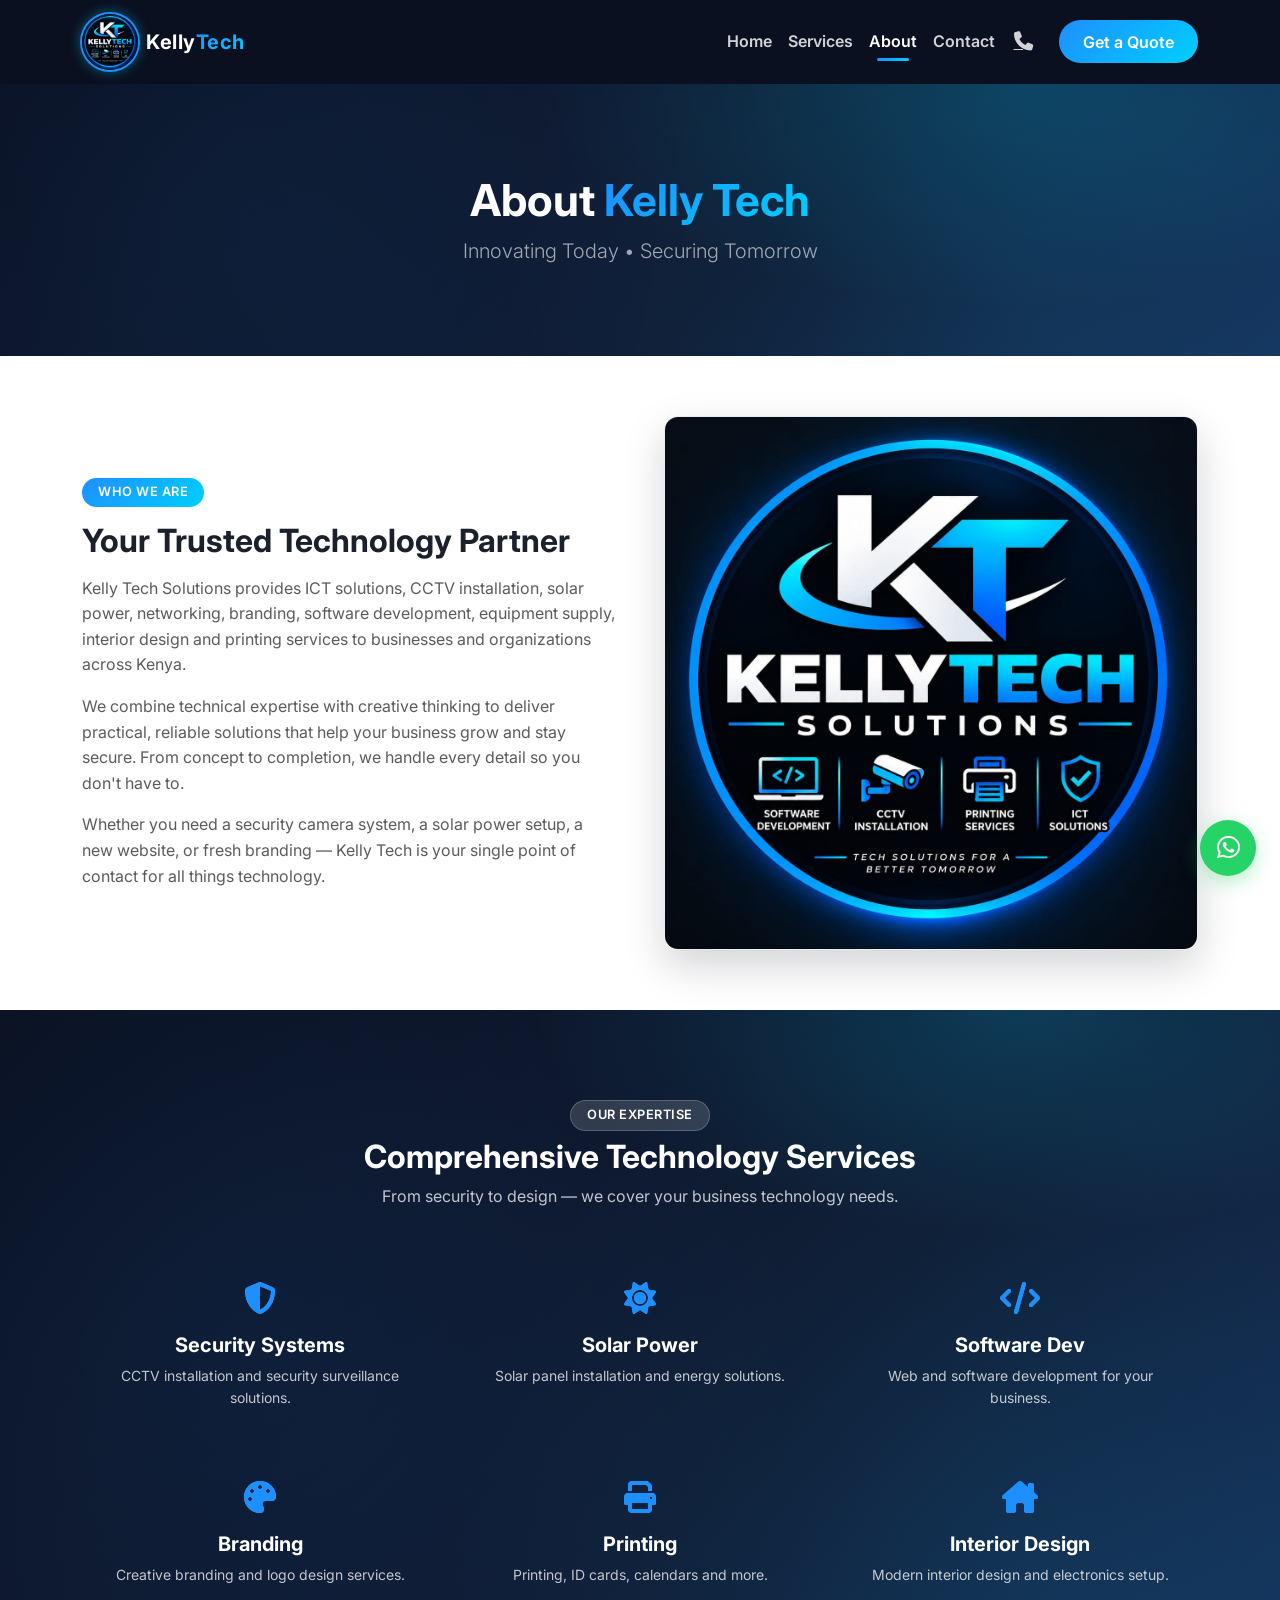
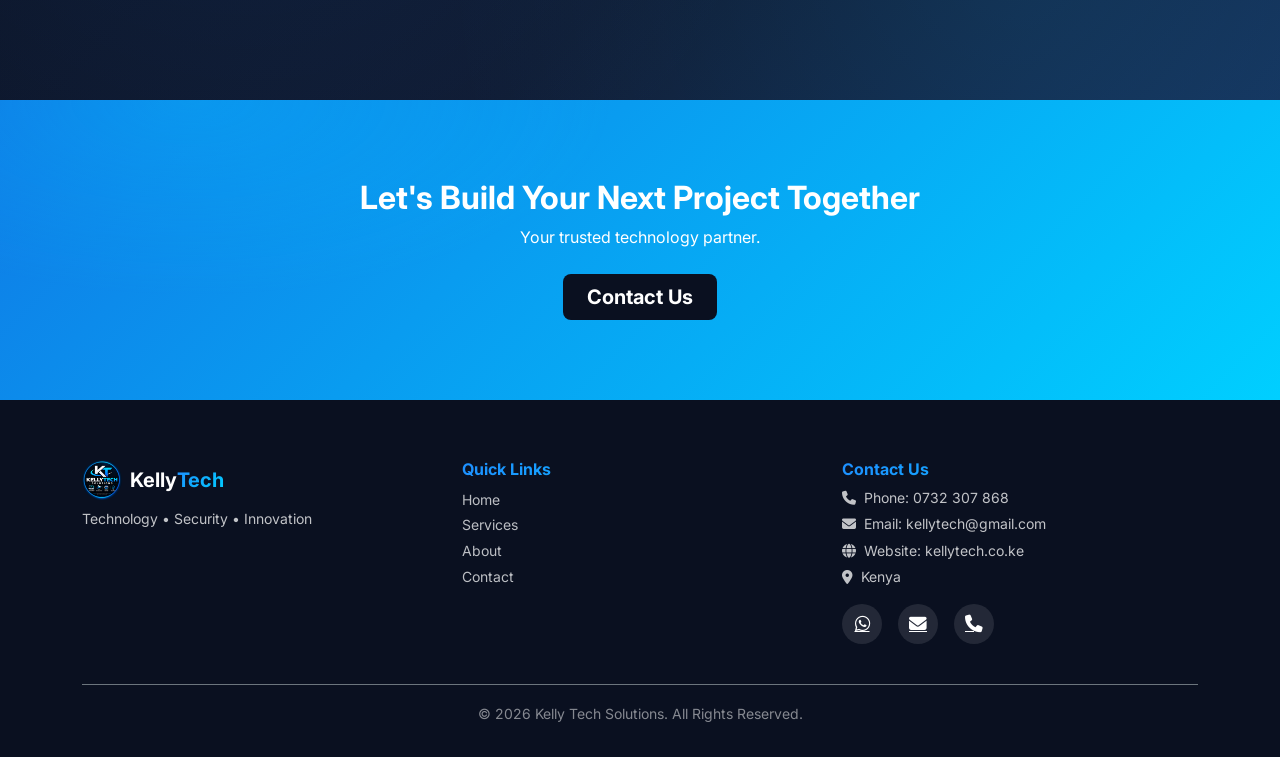
==== commit a7ca379c: "Update phone number to 0732307868, add PWA manifest.json and .gitignore - Updated phone number from " ====
--- a/about.html
+++ b/about.html
@@ -1,24 +1,55 @@
 <!DOCTYPE html>
-<html lang="en">
+<html lang="en" data-bs-theme="light">
 <head>
     <meta charset="UTF-8">
     <meta name="viewport" content="width=device-width, initial-scale=1.0">
 
-    <!-- Flags that JavaScript is running so scroll-reveal sections stay visible
-         instead of stuck hidden if JS is blocked or fails to load -->
+    <!-- PWA Manifest & Theme -->
+    <link rel="manifest" href="manifest.json">
+    <meta name="theme-color" content="#1E8FFF">
+    <link rel="apple-touch-icon" href="images/logo.jpg">
+
+    <!-- Flags JS so scroll-reveal sections stay visible -->
     <script>document.documentElement.classList.add("js");</script>
-    <meta name="description" content="About Kelly Tech Solutions - ICT, security, branding and printing solutions provider in Kenya.">
+
+    <!-- SEO Metadata -->
+    <meta name="description" content="About Kelly Tech Solutions — ICT, security, branding, printing and interior design services in Kenya.">
+    <meta name="author" content="Kelly Tech">
+    <meta name="keywords" content="Kelly Tech, Kenya technology company, about us, ICT solutions, security systems, Kenya">
+    <meta name="robots" content="index, follow">
+
+    <!-- Open Graph / Social Sharing -->
+    <meta property="og:title" content="About Kelly Tech Solutions | Kenya Technology Company">
+    <meta property="og:description" content="Learn about Kelly Tech Solutions — providing ICT, security, branding and printing services across Kenya.">
+    <meta property="og:image" content="https://kellytech.co.ke/images/logo.jpg">
+    <meta property="og:url" content="https://kellytech.co.ke/about.html">
+    <meta property="og:type" content="website">
+    <meta property="og:locale" content="en_KE">
+
+    <!-- Twitter Card -->
+    <meta name="twitter:card" content="summary_large_image">
+    <meta name="twitter:title" content="About Kelly Tech Solutions | Kenya Technology Company">
+    <meta name="twitter:description" content="ICT, security, branding and printing services across Kenya.">
+    <meta name="twitter:image" content="https://kellytech.co.ke/images/logo.jpg">
+
     <title>About | Kelly Tech Solutions</title>
 
     <link rel="icon" type="image/jpeg" href="images/logo.jpg">
 
-    <!-- Preconnects for faster CDN loading -->
+    <!-- Preconnects -->
     <link rel="preconnect" href="https://cdn.jsdelivr.net" crossorigin>
+    <link rel="preconnect" href="https://fonts.gstatic.com" crossorigin>
+    <link rel="preconnect" href="https://cdnjs.cloudflare.com" crossorigin>
 
     <!-- Bootstrap CSS -->
     <link href="https://cdn.jsdelivr.net/npm/bootstrap@5.3.3/dist/css/bootstrap.min.css" rel="stylesheet">
     <link rel="stylesheet" href="https://cdn.jsdelivr.net/npm/bootstrap-icons@1.11.3/font/bootstrap-icons.min.css">
-    <link href="https://fonts.googleapis.com/css2?family=Poppins:wght@300;400;600;700&display=swap" rel="stylesheet">
+    <link rel="stylesheet" href="https://cdnjs.cloudflare.com/ajax/libs/font-awesome/6.5.0/css/all.min.css" crossorigin="anonymous">
+
+    <!-- Font: Inter -->
+    <link href="https://fonts.googleapis.com/css2?family=Inter:wght@300;400;500;600;700;800&display=swap" rel="stylesheet">
+
+    <!-- Custom CSS -->
     <link rel="stylesheet" href="style.css">
 </head>
 <body>
@@ -43,7 +74,12 @@
                 <li class="nav-item"><a class="nav-link active" href="about.html" aria-current="page">About</a></li>
                 <li class="nav-item"><a class="nav-link" href="contact.html">Contact</a></li>
             </ul>
-            <a href="contact.html" class="btn btn-kt ms-lg-3 mt-3 mt-lg-0 px-4">Get a Quote</a>
+            <div class="d-flex align-items-center">
+                <a href="tel:+254732307868" class="nav-phone" aria-label="Call 0732 307 868">
+                    <i class="fa-solid fa-phone"></i>
+                </a>
+                <a href="contact.html" class="btn btn-kt ms-2 mt-3 mt-lg-0 px-4">Get a Quote</a>
+            </div>
         </div>
     </div>
 </nav>
@@ -59,96 +95,96 @@
     </section>
 
     <!-- WHO WE ARE -->
-    <section class="py-5">
+    <section class="section-light">
         <div class="container">
             <div class="row align-items-center g-5">
                 <div class="col-lg-6 reveal">
                     <span class="badge badge-kt rounded-pill px-3 py-2 mb-3">WHO WE ARE</span>
                     <h2 class="fw-bold mb-3">Your Trusted Technology Partner</h2>
-                    <p class="text-muted">
-                        Kelly Tech Solutions provides ICT solutions, CCTV installation, networking,
-                        branding, software development, tech machine supply, interior design
-                        and printing services to businesses and organizations across Kenya.
+                    <p class="text-muted mb-3">
+                        Kelly Tech Solutions provides ICT solutions, CCTV installation, solar
+                        power, networking, branding, software development, equipment supply,
+                        interior design and printing services to businesses and organizations
+                        across Kenya.
                     </p>
-                    <p class="text-muted">
-                        We combine technical expertise with creative design to deliver solutions
-                        that are reliable, affordable and built to last.
+                    <p class="text-muted mb-3">
+                        We combine technical expertise with creative thinking to deliver
+                        practical, reliable solutions that help your business grow and stay
+                        secure. From concept to completion, we handle every detail so you
+                        don't have to.
                     </p>
-                    <a href="services.html" class="btn btn-kt px-4 mt-2">
-                        View Our Services <i class="bi bi-arrow-right ms-1"></i>
-                    </a>
+                    <p class="text-muted mb-0">
+                        Whether you need a security camera system, a solar power setup, a
+                        new website, or fresh branding — Kelly Tech is your single point of
+                        contact for all things technology.
+                                        </p>
                 </div>
                 <div class="col-lg-6 reveal">
                     <div class="image-wrapper">
-                        <img src="images/branding.jpg" alt="Kelly Tech branding work" loading="lazy" decoding="async">
-                    </div>
-                </div>
-            </div>
-        </div>
-    </section>
-
-    <!-- MISSION / VISION / VALUES -->
-    <section class="py-5">
+                        <img src="images/logo.jpg" alt="Kelly Tech Logo" class="img-fluid" loading="lazy" decoding="async">
+                    </div>
+                </div>
+            </div>
+        </div>
+    </section>
+
+    <!-- WHAT WE DO -->
+    <section class="hero-dark">
         <div class="container">
+            <div class="text-center mb-5 reveal">
+                <span class="badge badge-kt rounded-pill px-3 py-2 mb-2" style="background: rgba(255,255,255,0.15); color: #fff; border: 1px solid rgba(255,255,255,0.2);">OUR EXPERTISE</span>
+                <h2 class="fw-bold text-white">Comprehensive Technology Services</h2>
+                <p class="opacity-75 mb-0">From security to design — we cover your business technology needs.</p>
+            </div>
             <div class="row g-4">
-                <div class="col-md-4 reveal">
-                    <div class="card border-0 shadow h-100 icon-box">
-                        <div class="card-body text-center p-4">
-                            <i class="bi bi-bullseye display-3"></i>
-                            <h4 class="mt-3 fw-bold">Mission</h4>
-                            <p class="text-muted mb-0">Deliver reliable, affordable and innovative technology solutions.</p>
-                        </div>
-                    </div>
-                </div>
-                <div class="col-md-4 reveal">
-                    <div class="card border-0 shadow h-100 icon-box">
-                        <div class="card-body text-center p-4">
-                            <i class="bi bi-eye-fill display-3"></i>
-                            <h4 class="mt-3 fw-bold">Vision</h4>
-                            <p class="text-muted mb-0">Become Kenya's trusted ICT and security solutions company.</p>
-                        </div>
-                    </div>
-                </div>
-                <div class="col-md-4 reveal">
-                    <div class="card border-0 shadow h-100 icon-box">
-                        <div class="card-body text-center p-4">
-                            <i class="bi bi-stars display-3"></i>
-                            <h4 class="mt-3 fw-bold">Core Values</h4>
-                            <p class="text-muted mb-0">Innovation • Integrity • Excellence • Customer First</p>
-                        </div>
-                    </div>
-                </div>
-            </div>
-        </div>
-    </section>
-
-
-    <!-- STATS -->
-    <section class="pb-5">
-        <div class="container">
-            <div class="row text-center g-4">
-                <div class="col-6 col-md-3 reveal">
-                    <div class="counter" data-count="250">0</div><span>+</span>
-                    <p class="text-muted fw-semibold mb-0">Projects</p>
-                </div>
-                <div class="col-6 col-md-3 reveal">
-                    <div class="counter" data-count="180">0</div><span>+</span>
-                    <p class="text-muted fw-semibold mb-0">Clients</p>
-                </div>
-                <div class="col-6 col-md-3 reveal">
-                    <div class="counter" data-count="12">0</div><span>+</span>
-                    <p class="text-muted fw-semibold mb-0">Services</p>
-                </div>
-                <div class="col-6 col-md-3 reveal">
-                    <div class="counter" data-count="24">0</div><span>/7</span>
-                    <p class="text-muted fw-semibold mb-0">Support</p>
+                <div class="col-md-4 col-6 reveal">
+                    <div class="icon-box text-center p-4 h-100">
+                        <i class="fa-solid fa-shield-halved fa-2x text-gradient"></i>
+                        <h5 class="mt-3 text-white fw-bold">Security Systems</h5>
+                        <p class="small opacity-75 mb-0">CCTV installation and security surveillance solutions.</p>
+                    </div>
+                </div>
+                <div class="col-md-4 col-6 reveal">
+                    <div class="icon-box text-center p-4 h-100">
+                        <i class="fa-solid fa-sun fa-2x text-gradient"></i>
+                        <h5 class="mt-3 text-white fw-bold">Solar Power</h5>
+                        <p class="small opacity-75 mb-0">Solar panel installation and energy solutions.</p>
+                    </div>
+                </div>
+                <div class="col-md-4 col-6 reveal">
+                    <div class="icon-box text-center p-4 h-100">
+                        <i class="fa-solid fa-code fa-2x text-gradient"></i>
+                        <h5 class="mt-3 text-white fw-bold">Software Dev</h5>
+                        <p class="small opacity-75 mb-0">Web and software development for your business.</p>
+                    </div>
+                </div>
+                <div class="col-md-4 col-6 reveal">
+                    <div class="icon-box text-center p-4 h-100">
+                        <i class="fa-solid fa-palette fa-2x text-gradient"></i>
+                        <h5 class="mt-3 text-white fw-bold">Branding</h5>
+                        <p class="small opacity-75 mb-0">Creative branding and logo design services.</p>
+                    </div>
+                </div>
+                <div class="col-md-4 col-6 reveal">
+                    <div class="icon-box text-center p-4 h-100">
+                        <i class="fa-solid fa-print fa-2x text-gradient"></i>
+                        <h5 class="mt-3 text-white fw-bold">Printing</h5>
+                        <p class="small opacity-75 mb-0">Printing, ID cards, calendars and more.</p>
+                    </div>
+                </div>
+                <div class="col-md-4 col-6 reveal">
+                    <div class="icon-box text-center p-4 h-100">
+                        <i class="fa-solid fa-house-chimney fa-2x text-gradient"></i>
+                        <h5 class="mt-3 text-white fw-bold">Interior Design</h5>
+                        <p class="small opacity-75 mb-0">Modern interior design and electronics setup.</p>
+                    </div>
                 </div>
             </div>
         </div>
     </section>
 
     <!-- CTA -->
-    <section class="cta py-5 text-center">
+    <section class="cta text-center">
         <div class="container reveal">
             <h2 class="fw-bold">Let's Build Your Next Project Together</h2>
             <p class="mb-4 opacity-90">Your trusted technology partner.</p>
@@ -158,13 +194,18 @@
 
 </main>
 
+<!-- WHATSAPP FLOATING BUTTON -->
+<a href="https://wa.me/254732307868" target="_blank" rel="noopener" class="whatsapp-float" aria-label="Chat on WhatsApp">
+    <i class="fab fa-whatsapp"></i>
+</a>
+
 <!-- FOOTER -->
-<footer class="bg-dark text-light pt-5 pb-3" data-bs-theme="dark">
+<footer data-bs-theme="dark">
     <div class="container">
         <div class="row">
             <div class="col-md-4 mb-4">
                 <h5 class="fw-bold d-flex align-items-center">
-                    <img src="images/logo.jpg" alt="" width="40" height="40" class="rounded-circle me-2" loading="lazy">
+                    <img src="images/logo.jpg" alt="Kelly Tech Logo" width="40" height="40" class="rounded-circle me-2" loading="lazy">
                     Kelly<span class="brand-text">Tech</span>
                 </h5>
                 <p class="small opacity-75">Technology • Security • Innovation</p>
@@ -182,9 +223,15 @@
 
             <div class="col-md-4 mb-4">
                 <h6 class="fw-bold text-gradient">Contact Us</h6>
-                <p class="small mb-1 opacity-75"><i class="bi bi-telephone-fill me-2"></i>Phone: 0714 199 985</p>
-                <p class="small mb-1 opacity-75"><i class="bi bi-envelope-fill me-2"></i>Email: kellytech@gmail.com</p>
-                <p class="small mb-1 opacity-75"><i class="bi bi-globe me-2"></i>Website: www.kellytech.com</p>
+                <p class="small mb-1 opacity-75"><i class="fa-solid fa-phone me-2"></i>Phone: 0732 307 868</p>
+                <p class="small mb-1 opacity-75"><i class="fa-solid fa-envelope me-2"></i>Email: kellytech@gmail.com</p>
+                <p class="small mb-1 opacity-75"><i class="fa-solid fa-globe me-2"></i>Website: kellytech.co.ke</p>
+                <p class="small mb-3 opacity-75"><i class="fa-solid fa-location-dot me-2"></i>Kenya</p>
+                <div class="d-flex gap-3 mt-3">
+                    <a href="https://wa.me/254732307868" target="_blank" rel="noopener" class="social-link" aria-label="WhatsApp"><i class="fab fa-whatsapp"></i></a>
+                    <a href="mailto:kellytech@gmail.com" class="social-link" aria-label="Email"><i class="fa-solid fa-envelope"></i></a>
+                    <a href="tel:+254732307868" class="social-link" aria-label="Phone"><i class="fa-solid fa-phone"></i></a>
+                </div>
             </div>
         </div>
 
@@ -199,6 +246,7 @@
 <!-- Bootstrap JS -->
 <script src="https://cdn.jsdelivr.net/npm/bootstrap@5.3.3/dist/js/bootstrap.bundle.min.js"></script>
 <script src="js/script.js"></script>
-
 </body>
 </html>
+
+
--- a/style.css
+++ b/style.css
@@ -1,43 +1,39 @@
 /* ============================================================
-   Kelly Tech Solutions - Global Stylesheet
-   Brand palette extracted from the logo:
-   Deep Navy #0A1020 | Electric Blue #1E8FFF | Cyan #00CFFF
-   Theme: "Neon Blue" - do not change brand colors
+   KELLY TECH SOLUTIONS — Modern Technology Business Theme
+   Brand palette: Navy #0A1020 | Blue #1E8FFF | Cyan #00CFFF
+   Font: Inter | Icons: Bootstrap Icons + Font Awesome 6
    ============================================================ */
 
+/* ── CSS CUSTOM PROPERTIES ────────────────────────── */
 :root {
     --kt-navy: #0a1020;
     --kt-navy-2: #101b33;
     --kt-blue: #1e8fff;
     --kt-cyan: #00cfff;
     --kt-grad: linear-gradient(135deg, #1e8fff 0%, #00cfff 100%);
-    --text-main: #2b3445;
-    --text-muted: #5c6a80;
-    --bg-light: #f4f7fb;
-
-    /* Re-point Bootstrap's primary color to the brand blue */
+    --text-main: #1a202c;
+    --text-muted: #64748a;
+    --bg-light: #f8fafc;
+    --bg-white: #ffffff;
     --bs-primary-rgb: 30, 143, 255;
-
     --radius: 14px;
+    --radius-sm: 8px;
     --shadow-sm: 0 4px 14px rgba(10, 16, 32, 0.08);
     --shadow-lg: 0 16px 40px rgba(10, 16, 32, 0.18);
     --transition: 0.3s ease;
 }
 
-/* --- Global / Reset --- */
+/* ── BASE / RESET ───────────────────────────────────── */
 html {
     scroll-behavior: smooth;
-}
-
-html, body {
-    height: 100%;
-}
-
+    scroll-padding-top: 84px;
+}
+html, body { height: 100%; }
 body {
-    font-family: 'Poppins', system-ui, sans-serif;
+    font-family: 'Inter', system-ui, -apple-system, BlinkMacSystemFont, sans-serif;
     background: var(--bg-light);
     color: var(--text-main);
-    line-height: 1.65;
+    line-height: 1.6;
     margin: 0;
     padding: 0;
     display: flex;
@@ -45,481 +41,535 @@
     min-height: 100vh;
     overflow-x: hidden;
 }
-
-main {
-    flex: 1 0 auto;
-}
-
-footer {
-    margin-top: auto;
-}
-
-img {
-    max-width: 100%;
-}
-
-section {
-    scroll-margin-top: 90px;
-}
-
-/* Gradient brand text (matches the KELLY | TECH logo split) */
-.brand-text,
-.text-gradient {
+main { flex: 1 0 auto; }
+footer { margin-top: auto; }
+img { max-width: 100%; height: auto; display: block; }
+section { scroll-margin-top: 90px; }
+
+h1, h2, h3, h4, h5, h6 {
+    font-weight: 700;
+    line-height: 1.15;
+}
+.text-gradient,
+.brand-text {
     background: var(--kt-grad);
     -webkit-background-clip: text;
     background-clip: text;
-    -webkit-text-fill-color: transparent;
     color: transparent;
 }
-
-/* Safety net: a browser that cannot clip a gradient to text renders these
-   words fully transparent (invisible). Fall back to a solid brand blue. */
 @supports not (background-clip: text) {
-    .brand-text,
-    .text-gradient,
-    .counter {
-        background: none;
-        color: var(--kt-blue);
+    .brand-text, .text-gradient, .counter {
+        background: none; color: var(--kt-blue);
         -webkit-text-fill-color: currentColor;
     }
 }
 
-/* --- Navigation (shared across all pages) --- */
+/* Prevent overflow on flex/grid children */
+.row > [class*="col-"],
+.hero-text, .hero-media, .card, .card-body,
+.testimonial-card, .contact-card, .feature-card { min-width: 0; }
+body { overflow-wrap: break-word; }
+h1, h2, h3, h4, h5, h6 { text-wrap: balance; }
+main, .hero, .hero-dark, .cta, .promo-banner { overflow-x: clip; }
+
+/* ── NAVBAR ─────────────────────────────────────────── */
 .navbar-kt {
     background: var(--kt-navy);
     padding: 0.55rem 0;
     transition: box-shadow var(--transition), background var(--transition);
-}
-
-.navbar-kt .navbar-brand {
-    font-size: 1.25rem;
-    letter-spacing: 0.5px;
-}
-
+    z-index: 1030;
+}
+.navbar-kt .navbar-brand { font-size: 1.25rem; letter-spacing: 0.5px; }
 .navbar-kt img {
-    object-fit: cover;
+    object-fit: contain;
     box-shadow: 0 0 0 2px var(--kt-blue), 0 0 14px rgba(0, 207, 255, 0.55);
 }
-
 .navbar-kt .nav-link {
     color: rgba(255, 255, 255, 0.82);
     transition: color var(--transition);
     position: relative;
     padding: 0.5rem 1rem;
 }
-
-.navbar-kt .nav-link:hover {
-    color: var(--kt-cyan);
-}
-
-/* Active page indicator (cyan gradient underline) */
+.navbar-kt .nav-link:hover { color: var(--kt-cyan); }
 .navbar-kt .nav-link.active {
-    color: #fff;
-    font-weight: 600;
-}
-
+    color: #fff; font-weight: 600;
+}
 .navbar-kt .nav-link.active::after {
-    content: "";
-    position: absolute;
-    left: 1rem;
-    right: 1rem;
-    bottom: 2px;
-    height: 3px;
-    border-radius: 3px;
-    background: var(--kt-grad);
-}
-
-/* Navbar that gains shadow after scrolling (toggled in js/script.js) */
+    content: ""; position: absolute;
+    left: 1rem; right: 1rem; bottom: 2px;
+    height: 3px; border-radius: 3px;
+    background: var(--kt-grad);
+}
 .navbar-kt.scrolled {
     box-shadow: var(--shadow-lg) !important;
     background: rgba(10, 16, 32, 0.96);
     backdrop-filter: blur(8px);
 }
-
-.navbar-kt .navbar-toggler {
-    border-color: rgba(255, 255, 255, 0.35);
-}
-
-.navbar-kt .navbar-toggler:focus {
-    box-shadow: 0 0 0 3px rgba(30, 143, 255, 0.4);
-}
-
-/* --- Buttons --- */
-/* Re-skin Bootstrap's primary button with brand colors */
-.btn-primary {
-    --bs-btn-bg: #1e8fff;
-    --bs-btn-border-color: #1e8fff;
-    --bs-btn-hover-bg: #0f7ae6;
-    --bs-btn-hover-border-color: #0f7ae6;
-    --bs-btn-active-bg: #0f7ae6;
-    --bs-btn-active-border-color: #0f7ae6;
-    --bs-btn-disabled-bg: #1e8fff;
-    --bs-btn-disabled-border-color: #1e8fff;
-}
-
-.btn-kt {
-    background: var(--kt-grad);
-    border: none;
-    color: #fff;
-    font-weight: 600;
-    transition: transform var(--transition), box-shadow var(--transition), filter var(--transition);
-}
-
-.btn-kt:hover,
-.btn-kt:focus-visible {
-    color: #fff;
-    transform: translateY(-2px);
-    box-shadow: 0 10px 24px rgba(30, 143, 255, 0.45);
-    filter: saturate(1.15);
-}
-
-.btn-outline-kt {
-    border: 2px solid var(--kt-blue);
-    color: var(--kt-blue);
-    font-weight: 600;
+.nav-phone {
+    color: rgba(255, 255, 255, 0.82);
+    font-size: 1.2rem; width: 40px; height: 40px;
+    display: inline-flex; align-items: center; justify-content: center;
+    border-radius: 50%; margin-right: 0.5rem;
     transition: all var(--transition);
 }
-
-.btn-outline-kt:hover {
-    background: var(--kt-blue);
-    border-color: var(--kt-blue);
-    color: #fff;
-    transform: translateY(-2px);
-}
-
-/* --- Hero Section --- */
+.nav-phone:hover { color: var(--kt-cyan); background: rgba(255, 255, 255, 0.1); }
+
+/* ── HERO ───────────────────────────────────────────── */
 .hero {
-    padding: 72px 0 56px;
+    padding: 88px 0 72px;
     position: relative;
-}
-
-.hero::before {
+    background: var(--bg-white);
+}
+.hero .row { --bs-gutter-x: 3rem; }
+.hero-text { max-width: 620px; }
+.hero-text h1 {
+    font-size: 2.75rem;
+    font-weight: 800;
+    line-height: 1.08;
+}
+.hero-text .typed-word { color: var(--kt-blue); }
+.hero-text .typed-caret {
+    display: inline-block;
+    width: 3px; height: 1em;
+    background: var(--kt-cyan);
+    margin-left: 3px;
+    vertical-align: -0.12em;
+    animation: blink 0.8s step-end infinite;
+}
+@keyframes blink { 50% { opacity: 0; } }
+.hero-text .lead {
+    font-size: 1.15rem;
+    color: var(--text-muted);
+    margin-bottom: 2rem;
+}
+.hero-media { position: relative; }
+.image-wrapper {
+    border-radius: var(--radius);
+    overflow: hidden;
+    box-shadow: var(--shadow-lg);
+    border: 1px solid rgba(10, 16, 32, 0.08);
+}
+.image-wrapper img { width: 100%; display: block; }
+.hero-badge {
+    position: absolute;
+    opacity: 0.1;
+    font-size: 1.8rem;
+    pointer-events: none;
+}
+.hero-badge.top-right { top: 1rem; right: 1rem; }
+.hero-badge.bottom-left { bottom: 1rem; left: 1rem; }
+
+/* Dark hero sections */
+.hero-dark {
+    background:
+        radial-gradient(700px 320px at 80% 0%, rgba(0, 207, 255, 0.18), transparent 70%),
+        linear-gradient(135deg, var(--kt-navy) 0%, var(--kt-navy-2) 60%, #16325c 100%);
+    color: #fff;
+    padding: 90px 0;
+    position: relative;
+}
+.hero-dark::before {
     content: "";
     position: absolute;
     inset: 0;
     background:
-        radial-gradient(600px 300px at 85% 10%, rgba(0, 207, 255, 0.12), transparent 70%),
-        radial-gradient(500px 260px at 5% 90%, rgba(30, 143, 255, 0.10), transparent 70%);
+        radial-gradient(circle at 20% 50%, rgba(30, 143, 255, 0.08) 0%, transparent 50%),
+        radial-gradient(circle at 80% 80%, rgba(0, 207, 255, 0.08) 0%, transparent 50%);
     pointer-events: none;
 }
-
-.hero-text h1 {
-    font-weight: 700;
-    color: var(--kt-navy);
-}
-
-.hero-text p {
-    font-size: 1.05rem;
-    color: var(--text-muted);
-    max-width: 34rem;
-}
-
-/* Brand pills used for the section eyebrows ("WHAT WE DO", "WHO WE ARE",
-   "SEND US A MESSAGE"...). Bootstrap's .badge has NO background of its own and
-   defaults to WHITE text, which made these labels invisible on the light page
-   background - the background/colour pair below keeps every badge readable. */
+.hero-dark .container,
+.hero-dark .reveal { position: relative; z-index: 2; }
+.hero-dark .display-3 { font-size: 2.75rem; font-weight: 800; }
+.hero-dark .lead { color: rgba(255, 255, 255, 0.82); }
+
+/* ── BADGES ──────────────────────────────────────────── */
 .badge-kt {
-    background: rgba(30, 143, 255, 0.12);
+    background: var(--kt-grad);
+    color: #fff;
+    font-weight: 600;
+    letter-spacing: 0.5px;
+    font-size: 0.8rem;
+    padding: 0.5rem 1rem;
+    border-radius: 50px;
+    display: inline-flex;
+    align-items: center;
+}
+
+/* ── BUTTONS ─────────────────────────────────────────── */
+.btn-kt {
+    background: var(--kt-grad);
+    border: none;
+    color: #fff;
+    font-weight: 600;
+    padding: 0.6rem 1.5rem;
+    border-radius: 50px;
+    transition: all var(--transition);
+    display: inline-flex;
+    align-items: center;
+    justify-content: center;
+}
+.btn-kt:hover {
+    transform: translateY(-2px);
+    box-shadow: 0 0.8rem 2rem rgba(30, 143, 255, 0.35);
+}
+.btn-kt.btn-lg { font-size: 1.1rem; padding: 0.75rem 2rem; }
+
+.btn-outline-kt {
+    border: 2px solid var(--kt-grad);
     color: var(--kt-blue);
-    border: 1px solid rgba(30, 143, 255, 0.35);
+    background: transparent;
     font-weight: 600;
-    letter-spacing: 1px;
-    display: inline-block;
-    max-width: 100%;
-    white-space: normal;
-    line-height: 1.45;
-}
-
-/* Badges sitting on the dark navy sections need a light-on-dark variant
-   (this replaces the inline styles previously used on the services page) */
-.hero-dark .badge-kt {
-    background: rgba(255, 255, 255, 0.12);
-    color: var(--kt-cyan);
-    border: 1px solid rgba(0, 207, 255, 0.4);
-}
-
-/* Badge pills used as small links on the homepage */
-a.badge-kt {
-    text-decoration: none;
-    transition: background var(--transition), transform var(--transition);
-}
-
-a.badge-kt:hover {
-    background: rgba(30, 143, 255, 0.2);
-    color: var(--kt-blue);
+    padding: 0.6rem 1.5rem;
+    border-radius: 50px;
+    transition: all var(--transition);
+}
+.btn-outline-kt:hover {
+    background: var(--kt-grad);
+    color: #fff;
     transform: translateY(-2px);
 }
 
-/* Hero / about media: the FULL artwork is always shown (natural height,
-   no cropping), so nothing is ever cut off on any screen. */
-.image-wrapper {
-    position: relative;
-    overflow: hidden;
-    border-radius: 20px;
-    box-shadow: var(--shadow-lg);
-    transition: transform var(--transition);
-    background: #fff;
-}
-
-.image-wrapper:hover {
-    transform: translateY(-5px);
-}
-
-.image-wrapper img {
-    width: 100%;
-    /* Natural height: the image decides its own height from its aspect ratio,
-       so tall portraits (Web.jpg, ID.jpeg, cctv, calendar) render 100% -
-       no cropping, no white letterbox bars, on every screen size. */
-    height: auto;
-    display: block;
-    object-fit: contain;
-    object-position: center center;
-    background: #fff;
-}
-
-/* Badges sit UNDER the hero photo (not on top of it), so every pixel of
-   the artwork - including the ID-style images - stays fully visible. */
-.hero-media {
-    position: relative;
-}
-
-.hero-badges {
+.buttons {
     display: flex;
-    gap: 0.75rem;
-    margin-top: 0.9rem;
-    flex-wrap: wrap;
-}
-
-.hero-badges .float-card {
-    flex: 1 1 0;
-    min-width: 0;
-}
-
-
-
-/* Floating glassy badges under the hero image (separate row so they cover
-   none of the photo's own pixels) */
-.float-card {
-    background: rgba(255, 255, 255, 0.92);
-    backdrop-filter: blur(6px);
-    border-radius: 12px;
-    box-shadow: var(--shadow-lg);
-    padding: 0.65rem 1rem;
-    display: flex;
-    align-items: center;
-    gap: 0.6rem;
-    font-size: 0.85rem;
-    font-weight: 600;
-    color: var(--kt-navy);
-    animation: floaty 4s ease-in-out infinite;
-}
-
-.float-card i {
-    color: var(--kt-blue);
-    font-size: 1.3rem;
-}
-
-/* Stagger the two badges' float animation. */
-.float-card.fc-2 {
-    animation-delay: 1.2s;
-}
-
-@keyframes floaty {
-    0%, 100% { transform: translateY(0); }
-    50%      { transform: translateY(-9px); }
-}
-
-/* Blinking caret for the rotating hero word */
-.typed-word {
-    color: var(--kt-blue);
-}
-
-.typed-caret {
-    display: inline-block;
-    width: 3px;
-    height: 1em;
-    background: var(--kt-cyan);
-    margin-left: 3px;
-    vertical-align: -0.12em;
-    animation: blink 0.8s step-end infinite;
-}
-
-@keyframes blink {
-    50% { opacity: 0; }
-}
-
-/* --- Cards (services / contact / features) --- */
+    gap: 1rem;
+    align-items: center;
+}
+
+/* ── CARDS ───────────────────────────────────────────── */
 .card {
     border-radius: var(--radius);
     transition: transform 0.4s ease, box-shadow 0.4s ease;
-}
-
+    border: none;
+}
 .card:hover {
     transform: translateY(-10px);
     box-shadow: 0 0.8rem 2rem rgba(10, 16, 32, 0.18) !important;
 }
-
 .card-img-top {
     width: 100%;
-    /* Uniform card image height: every card photo is shown 100% (object-fit:
-       contain), including the tall ID.jpeg portrait and the cctv/calendar
-       portraits. Tall images letterbox on white rather than being cropped, so
-       nothing is ever cut off. All cards in a row stay the same height. */
     height: 320px;
-    object-fit: contain;
+    object-fit: cover;
     object-position: center center;
-    background: #fff;
+    cursor: zoom-in;
+    border-bottom: 1px solid rgba(10, 16, 32, 0.04);
     transition: transform 0.5s ease;
 }
-
-/* Kept for compatibility with the img-focus-* classes used in index.html.
-   Images are shown in full (contain), so these stay centered and crop nothing. */
+.card:hover .card-img-top { transform: none; }
+
 .img-focus-top,
 .img-focus-mid,
-.img-focus-bottom {
-    object-position: center center;
-}
-
-.card:hover .card-img-top {
-    transform: none;
-}
-
-/* Image container for card photos — no clipping, all content visible */
+.img-focus-bottom { object-position: center center; }
+
 .img-zoom {
     border-radius: var(--radius) var(--radius) 0 0;
+    overflow: hidden;
+}
+
+.img-preview-modal {
+    max-width: 90vw;
+    max-height: 80vh;
+    width: 100%;
+    height: auto;
 }
 
 /* Icon circles on service cards */
 .icon-circle {
-    width: 80px;
-    height: 80px;
+    width: 80px; height: 80px;
     background: var(--kt-grad);
     color: #fff;
     box-shadow: 0 8px 20px rgba(30, 143, 255, 0.35);
-}
-
-/* List group items inside cards */
+    display: flex;
+    align-items: center;
+    justify-content: center;
+    margin: 0 auto;
+    border-radius: 50%;
+    font-size: 2rem;
+}
+
+.icon-box {
+    transition: 0.4s;
+    cursor: pointer;
+}
+.icon-box:hover {
+    transform: translateY(-10px);
+    box-shadow: 0 15px 30px rgba(10, 16, 32, 0.2);
+}
+.icon-box i { color: var(--kt-blue); }
+
 .list-group-item {
     border: none;
-}
-
-.list-group-item i {
-    color: var(--kt-blue);
-}
-
-/* --- Feature Cards --- */
+    padding: 0.6rem 0;
+}
+.list-group-item i { color: var(--kt-blue); }
+
+/* ── FEATURE CARDS ──────────────────────────────────── */
 .feature-card {
-    background: #fff;
+    background: var(--bg-white);
     border-radius: var(--radius);
     height: 100%;
     transition: all var(--transition);
-}
-
+    border: 1px solid rgba(10, 16, 32, 0.06);
+}
 .feature-card:hover {
     background-color: #eef6ff;
     transform: scale(1.02);
-}
-
-/* --- Dark sections / About page helpers --- */
-.hero-dark {
-    background:
-        radial-gradient(700px 320px at 80% 0%, rgba(0, 207, 255, 0.18), transparent 70%),
-        linear-gradient(135deg, var(--kt-navy) 0%, var(--kt-navy-2) 60%, #16325c 100%);
-    color: #fff;
-    padding: 90px 0;
-}
-
-.icon-box {
-    transition: 0.4s;
-    cursor: pointer;
-}
-
-.icon-box:hover {
-    transform: translateY(-10px);
-    box-shadow: 0 15px 30px rgba(10, 16, 32, 0.2);
-}
-
-.icon-box i {
-    color: var(--kt-blue);
-}
-
+    box-shadow: var(--shadow-lg);
+}
+
+/* ── COUNTERS ────────────────────────────────────────── */
 .counter {
     font-size: 45px;
     font-weight: 700;
     background: var(--kt-grad);
     -webkit-background-clip: text;
     background-clip: text;
-    -webkit-text-fill-color: transparent;
     color: transparent;
 }
 
-/* --- CTA band --- */
+/* ── SECTION BACKGROUNDS ────────────────────────────── */
+.section-light { background: var(--bg-white); padding: 60px 0; }
+.section-alt { background: var(--bg-light); padding: 60px 0; }
+
+/* ── PORTFOLIO / FEATURED PROJECTS ──────────────────── */
+.portfolio-grid {
+    display: grid;
+    grid-template-columns: repeat(auto-fit, minmax(280px, 1fr));
+    gap: 2rem;
+}
+.portfolio-card {
+    position: relative;
+    border-radius: var(--radius);
+    overflow: hidden;
+    box-shadow: var(--shadow-lg);
+    transition: transform 0.4s ease;
+    height: 100%;
+}
+.portfolio-card:hover { transform: translateY(-8px); }
+.portfolio-card img {
+    width: 100%;
+    height: 240px;
+    object-fit: cover;
+    display: block;
+    transition: transform 0.6s ease;
+}
+.portfolio-card:hover img { transform: scale(1.05); }
+.portfolio-overlay {
+    position: absolute;
+    inset: 0;
+    background: rgba(10, 16, 32, 0.7);
+    display: flex;
+    flex-direction: column;
+    justify-content: center;
+    align-items: center;
+    opacity: 0;
+    transition: opacity 0.4s ease;
+    padding: 1.5rem;
+    text-align: center;
+}
+.portfolio-card:hover .portfolio-overlay { opacity: 1; }
+.portfolio-category {
+    font-size: 0.75rem;
+    text-transform: uppercase;
+    letter-spacing: 1px;
+    color: var(--kt-cyan);
+    font-weight: 600;
+    margin-bottom: 0.5rem;
+}
+
+/* ── TESTIMONIALS ─────────────────────────────────────── */
+.testimonial-card {
+    background: var(--bg-white);
+    border-radius: var(--radius);
+    padding: 2rem;
+    box-shadow: var(--shadow-sm);
+    transition: box-shadow 0.3s ease;
+    height: 100%;
+}
+.testimonial-card:hover { box-shadow: var(--shadow-lg); }
+.testimonial-rating { color: #ffd700; font-size: 1rem; }
+.testimonial-text {
+    font-style: italic;
+    color: var(--text-muted);
+    margin: 1rem 0;
+    position: relative;
+    padding: 1rem 0;
+}
+.testimonial-text::before {
+    font-family: "Font Awesome 6 Free";
+    font-weight: 900;
+    font-size: 1.5rem;
+    color: var(--kt-blue);
+    content: "\f10d";
+    position: absolute;
+    top: -10px; left: -15px;
+    opacity: 0.25;
+}
+.testimonial-text::after {
+    font-family: "Font Awesome 6 Free";
+    font-weight: 900;
+    font-size: 1.5rem;
+    color: var(--kt-blue);
+    content: "\f10e";
+    position: absolute;
+    bottom: -10px; right: -15px;
+    opacity: 0.25;
+}
+.testimonial-author {
+    display: flex;
+    align-items: center;
+    gap: 0.75rem;
+}
+.testimonial-author img {
+    width: 48px;
+    height: 48px;
+    border-radius: 50%;
+    object-fit: cover;
+    border: 2px solid rgba(10, 16, 32, 0.08);
+}
+.testimonial-author-info h6 { margin: 0; font-weight: 600; }
+.testimonial-author-info p {
+    margin: 0;
+    color: var(--text-muted);
+    font-size: 0.85rem;
+}
+
+/* ── PROMOTIONAL BANNERS ────────────────────────────── */
+.promo-banner {
+    position: relative;
+    border-radius: var(--radius);
+    overflow: hidden;
+    margin: 2rem 0;
+}
+.promo-banner img {
+    width: 100%;
+    height: 100%;
+    object-fit: cover;
+    display: block;
+}
+.promo-overlay {
+    position: absolute;
+    inset: 0;
+    background: rgba(10, 16, 32, 0.65);
+    display: flex;
+    align-items: center;
+    padding: 3rem;
+}
+.promo-content {
+    max-width: 600px;
+    color: #fff;
+}
+.promo-content h2 {
+    font-size: 2rem;
+    font-weight: 700;
+    line-height: 1.2;
+}
+.promo-content .lead {
+    color: rgba(255, 255, 255, 0.85);
+    margin-bottom: 1.5rem;
+}
+.promo-content .btn-kt {
+    font-size: 1rem;
+    padding: 0.75rem 2rem;
+}
+
+/* ── CTA BAND ─────────────────────────────────────────── */
 .cta {
     background:
         radial-gradient(600px 280px at 15% 0%, rgba(0, 207, 255, 0.25), transparent 70%),
         linear-gradient(135deg, #0f7ae6 0%, #00cfff 100%);
     color: #fff;
-}
-
+    text-align: center;
+    padding: 80px 0;
+}
+.cta h2 { font-size: 2rem; font-weight: 700; }
 .cta .btn-dark {
     background: var(--kt-navy);
     border: none;
 }
-
-.cta .btn-dark:hover {
-    background: #16233f;
-}
-
-/* --- Contact / Forms --- */
+.cta .btn-dark:hover { background: #16233f; }
+.cta .btn-light { background: var(--kt-navy); border: none; color: #fff !important; }
+.cta .btn-light:hover { background: #16233f; }
+
+/* ── CONTACT / FORMS ────────────────────────────────── */
+.contact-card {
+    background: var(--bg-white);
+    border-radius: var(--radius);
+    padding: 2rem;
+    text-align: center;
+    box-shadow: var(--shadow-sm);
+    height: 100%;
+    transition: transform 0.3s ease, box-shadow 0.3s ease;
+}
+.contact-card:hover {
+    transform: translateY(-5px);
+    box-shadow: var(--shadow-lg);
+}
+.contact-card i { font-size: 2.5rem; color: var(--kt-blue); }
+.contact-card .whatsapp-color { color: #25d366; }
+
 .form-card {
-    background: #fff;
-    border-radius: var(--radius);
-}
-
+    background: var(--bg-white);
+    border-radius: var(--radius);
+}
 .form-control:focus,
 .form-select:focus {
     border-color: var(--kt-blue);
     box-shadow: 0 0 0 0.25rem rgba(30, 143, 255, 0.25);
 }
 
-/* --- Scroll-reveal animation (toggled in js/script.js) ---
-   Content is visible by default so the page still reads correctly when
-   JavaScript is blocked or fails to load; the animated (hidden) state is only
-   applied after the inline `js` flag on <html> confirms JavaScript is running. */
-.reveal {
-    opacity: 1;
-    transform: none;
-}
-
-html.js .reveal {
-    opacity: 0;
-    transform: translateY(28px);
-    transition: opacity 0.7s ease, transform 0.7s ease;
-    will-change: opacity, transform;
-}
-
-html.js .reveal.in {
-    opacity: 1;
-    transform: translateY(0);
-}
-
-/* Respect users who prefer reduced motion */
-@media (prefers-reduced-motion: reduce) {
-    .reveal,
-    .float-card,
-    .typed-caret {
-        animation: none !important;
-        transition: none !important;
-        opacity: 1 !important;
-        transform: none !important;
-    }
-}
-
-/* --- Back to top button (injected by js/script.js) --- */
+.map-container {
+    border-radius: var(--radius);
+    overflow: hidden;
+    box-shadow: var(--shadow-lg);
+    margin-top: 2rem;
+}
+.map-container iframe {
+    width: 100%;
+    height: 400px;
+    border: 0;
+    display: block;
+}
+
+/* ── FOOTER ──────────────────────────────────────────── */
+footer {
+    background: var(--kt-navy);
+    color: #fff;
+    padding: 60px 0 30px;
+}
+footer .brand-text,
+footer .text-gradient {
+    background: var(--kt-grad);
+    -webkit-background-clip: text;
+    background-clip: text;
+    color: transparent;
+}
+footer a:hover { color: var(--kt-cyan) !important; }
+footer .social-link {
+    display: inline-flex;
+    align-items: center;
+    justify-content: center;
+    width: 40px;
+    height: 40px;
+    border-radius: 50%;
+    background: rgba(255, 255, 255, 0.1);
+    color: #fff;
+    font-size: 1.1rem;
+    transition: all var(--transition);
+}
+footer .social-link:hover {
+    background: var(--kt-grad);
+    transform: translateY(-2px);
+    color: #fff;
+}
+footer .opacity-75 { opacity: 0.75; }
+footer .opacity-50 { opacity: 0.5; }
+
+/* ── FLOATING ELEMENTS ────────────────────────────────── */
 #backToTop {
     position: fixed;
     bottom: 24px;
-    right: 24px;
+    left: 24px;
+    right: auto;
     width: 46px;
     height: 46px;
     border-radius: 50%;
@@ -534,305 +584,182 @@
     transition: all var(--transition);
     z-index: 1050;
     cursor: pointer;
-}
-
+    display: flex;
+    align-items: center;
+    justify-content: center;
+}
 #backToTop.show {
     opacity: 1;
     visibility: visible;
     transform: translateY(0);
 }
-
 #backToTop:hover {
+    transform: translateY(-3px) scale(1.05) !important;
+    box-shadow: 0 10px 22px rgba(30, 143, 255, 0.45);
+}
+
+/* WhatsApp floating button */
+.whatsapp-float {
+    position: fixed;
+    bottom: 24px;
+    right: 24px;
+    width: 56px;
+    height: 56px;
+    background: #25d366;
+    color: #fff;
+    border-radius: 50%;
+    box-shadow: 0 6px 20px rgba(37, 211, 104, 0.35);
+    display: flex;
+    align-items: center;
+    justify-content: center;
+    font-size: 26px;
+    text-decoration: none;
+    z-index: 1050;
+    transition: all var(--transition);
+}
+.whatsapp-float:hover {
+    background: #1ebe5d;
     transform: translateY(-3px) scale(1.05);
-    box-shadow: 0 10px 22px rgba(30, 143, 255, 0.45);
-}
-
-/* --- Footer --- */
-footer a {
-    text-decoration: none;
-    transition: all var(--transition);
-}
-
-footer a:hover {
-    color: var(--kt-cyan) !important;
-    padding-left: 5px;
-}
-
-/* ============================================================
-   RESPONSIVE LAYER
-   Breakpoints mirror Bootstrap 5: 1400 / 1200 / 992 / 768 / 576 / 400
-   Target: the same content must read well on phones, small and large
-   tablets, laptops, desktops and wide monitors - nothing overflows
-   sideways and no text is hidden behind decorative elements.
-   ============================================================ */
-
-/* Anchors must clear the sticky navbar on every screen size */
-html {
-    scroll-padding-top: 84px;
-}
-
-/* Flex/grid children default to min-width:auto, which can force overflow */
-.row > [class*="col-"],
-.hero-text,
-.hero-media,
-.card,
-.card-body {
-    min-width: 0;
-}
-
-/* Long e-mails, URLs and unbroken words wrap instead of breaking the layout */
-body {
-    overflow-wrap: break-word;
-}
-
-/* Nicer multi-line headlines (ignored by browsers that don't support it) */
-h1, h2, h3, h4, h5, h6 {
-    text-wrap: balance;
-}
-
-/* Decorative floating badges must never create a sideways scrollbar */
-main,
-.hero,
-.hero-dark,
-.cta {
-    overflow-x: clip;
-}
-
-/* --- Wide monitors (>= 1400px): a little more breathing room --- */
+    box-shadow: 0 8px 24px rgba(37, 211, 104, 0.45);
+}
+
+/* ── SCROLL REVEAL ANIMATIONS ─────────────────────────── */
+.reveal {
+    opacity: 1;
+    transform: none;
+}
+html.js .reveal {
+    opacity: 0;
+    transform: translateY(28px);
+    transition: opacity 0.7s ease, transform 0.7s ease;
+    will-change: opacity, transform;
+}
+html.js .reveal.in {
+    opacity: 1;
+    transform: translateY(0);
+}
+
+/* Respect users who prefer reduced motion */
+@media (prefers-reduced-motion: reduce) {
+    .reveal, .float-card, .typed-caret,
+    .card, .feature-card, .portfolio-card,
+    .testimonial-card, .contact-card,
+    .whatsapp-float, #backToTop {
+        animation: none !important;
+        transition: none !important;
+        opacity: 1 !important;
+        transform: none !important;
+    }
+}
+
+/* ── RESPONSIVE LAYER ─────────────────────────────────── */
+/* Wide monitors (>= 1400px) */
 @media (min-width: 1400px) {
-    .hero {
-        padding: 88px 0 72px;
-    }
-
-    .hero-dark {
-        padding: 104px 0;
-    }
-}
-
-/* --- Laptops / small desktops (<= 1200px) --- */
+    .hero { padding: 88px 0 72px; }
+    .hero-dark { padding: 104px 0; }
+}
+
+/* Laptops / small desktops (<= 1200px) */
 @media (max-width: 1200px) {
-    .hero {
-        padding: 64px 0 52px;
-    }
-
-    .hero-dark {
-        padding: 78px 0;
-    }
-
-    .icon-circle {
-        width: 72px;
-        height: 72px;
-    }
-}
-
-/* --- Tablets and the collapsed navbar (<= 992px) --- */
+    .hero { padding: 64px 0 52px; }
+    .hero-dark { padding: 78px 0; }
+    .icon-circle { width: 72px; height: 72px; }
+}
+
+/* Tablets and collapsed navbar (<= 992px) */
 @media (max-width: 992px) {
     .hero {
         padding: 56px 0 48px;
         text-align: center;
     }
-
-    .hero-text {
-        text-align: center !important;
-        margin-bottom: 40px;
-    }
-
-    .hero-text p {
-        margin-left: auto;
-        margin-right: auto;
-    }
-
-    .buttons {
-        justify-content: center;
-    }
-
-    .hero-dark {
-        padding: 60px 0;
-    }
-
-    .counter {
-        font-size: 36px;
-    }
-
-    /* Collapsed menu: full-width rows that are comfortable to tap */
+    .hero-text { text-align: center !important; margin-bottom: 40px; }
+    .hero-text p { margin-left: auto; margin-right: auto; }
+    .buttons { justify-content: center; }
+    .hero-dark { padding: 60px 0; }
+    .counter { font-size: 36px; }
+    .image-wrapper { max-width: 500px; margin: 0 auto; }
     .navbar-kt .navbar-collapse {
         margin-top: 0.5rem;
         padding-top: 0.5rem;
         border-top: 1px solid rgba(255, 255, 255, 0.12);
     }
-
-    .navbar-kt .navbar-nav .nav-link {
-        padding: 0.6rem 0.25rem;
+    .navbar-kt .navbar-nav .nav-link { padding: 0.6rem 0.25rem; }
+    .navbar-kt .nav-link.active::after {
+        left: 0.25rem; right: auto;
+        width: 34px; bottom: 6px;
     }
-
-    .navbar-kt .nav-link.active::after {
-        left: 0.25rem;
-        right: auto;
-        width: 34px;
-        bottom: 6px;
-    }
-
-    .navbar-kt .navbar-collapse .btn-kt {
-        display: block;
-        width: 100%;
-    }
-}
-
-/* --- Small tablets / large phones (<= 768px) --- */
+    .navbar-kt .navbar-collapse .btn-kt { display: block; width: 100%; }
+    .nav-phone { display: none; }
+}
+
+/* Small tablets / large phones (<= 768px) */
 @media (max-width: 768px) {
-    .hero {
-        padding: 48px 0 44px;
-    }
-
-    .hero-dark {
-        padding: 56px 0;
-    }
-
-    /* Card photos stay 100% visible (contain) at a smaller uniform height so
-       tall portraits still letterbox rather than being cropped. */
-    .card-img-top {
-        height: 240px;
-    }
-
-    /* Hero photos stay fully visible on smaller tablets */
-    .image-wrapper img {
-        height: auto;
-    }
-
-    .float-card {
-        font-size: 0.8rem;
-        padding: 0.55rem 0.85rem;
-    }
-
-    .float-card i {
-        font-size: 1.1rem;
-    }
-
-    .counter {
-        font-size: 32px;
-    }
-
-    .icon-circle {
-        width: 66px;
-        height: 66px;
-    }
-
-    .list-group-item {
-        padding: 0.5rem 0.25rem;
-        font-size: 0.95rem;
-    }
-
-    .hero-dark h1.display-3 {
-        font-size: 2.25rem;
-    }
-}
-
-/* --- Phones (<= 576px) --- */
+    .hero { padding: 48px 0 44px; }
+    .hero-dark { padding: 56px 0; }
+    .card-img-top { height: 240px; }
+    .hero-text h1 { font-size: 2.25rem; }
+    .hero-text .lead { font-size: 1rem; }
+    .float-card { font-size: 0.8rem; padding: 0.55rem 0.85rem; }
+    .float-card i { font-size: 1.1rem; }
+    .counter { font-size: 32px; }
+    .icon-circle { width: 66px; height: 66px; }
+    .list-group-item { padding: 0.5rem 0.25rem; font-size: 0.95rem; }
+    .hero-dark h1.display-3 { font-size: 2.25rem; }
+    .promo-overlay { padding: 2rem; }
+    .promo-content h2 { font-size: 1.6rem; }
+}
+
+/* Small phones (<= 576px) */
 @media (max-width: 576px) {
-    .hero {
-        padding: 40px 0 36px;
-    }
-
-    .hero-text h1 {
-        font-size: calc(1.35rem + 2.7vw);
-    }
-
+    .hero { padding: 40px 0 36px; }
+    .hero-text h1 { font-size: calc(1.35rem + 2.7vw); }
     .hero-text p,
     .hero-text .lead,
-    .hero-dark .lead {
-        font-size: 1rem;
-    }
-
-    /* Stack the hero calls-to-action so both buttons stay on screen */
+    .hero-dark .lead { font-size: 1rem; }
     .buttons {
         flex-direction: column;
         align-items: stretch;
     }
-
-    .buttons .btn {
-        width: 100%;
+    .buttons .btn { width: 100%; }
+    .hero-badge { display: none; }
+    .card-img-top { height: 190px; }
+    .float-card { font-size: 0.75rem; padding: 0.5rem 0.75rem; }
+    .counter { font-size: 28px; }
+    .icon-circle { width: 60px; height: 60px; }
+    .icon-circle i { font-size: 1.4rem !important; }
+    .badge-kt { font-size: 0.72rem; }
+    #backToTop {
+        left: 16px;
+        bottom: calc(18px + env(safe-area-inset-bottom, 0px));
+        width: 42px; height: 42px;
     }
-
-    /* Hero badges stack below the photo on small phones */
-    .hero-badges {
-        flex-direction: column;
-    }
-
-    /* Card photos stay 100% visible (contain) at a smaller height on phones */
-    .card-img-top {
-        height: 190px;
-    }
-
-    .image-wrapper img {
-        height: auto;
-    }
-
-    .float-card {
-        font-size: 0.75rem;
-        padding: 0.5rem 0.75rem;
-    }
-
-    .counter {
-        font-size: 28px;
-    }
-
-    .icon-circle {
-        width: 60px;
-        height: 60px;
-    }
-
-    .icon-circle i {
-        font-size: 1.4rem !important;
-    }
-
-    .badge-kt {
-        font-size: 0.72rem;
-        letter-spacing: 0.5px;
-    }
-
-    #backToTop {
-        right: 16px;
-        bottom: calc(18px + env(safe-area-inset-bottom, 0px));
-        width: 42px;
-        height: 42px;
-    }
-}
-
-/* --- Small phones (<= 400px) --- */
+}
+
+/* Very small phones (<= 400px) */
 @media (max-width: 400px) {
-    .navbar-kt .navbar-brand {
-        font-size: 1.05rem;
-        letter-spacing: 0;
-    }
-
-    .navbar-kt .navbar-brand img {
-        width: 40px;
-        height: 40px;
-    }
-
-    .counter {
-        font-size: 24px;
-    }
-
-    .badge-kt {
-        font-size: 0.65rem;
-    }
-
-    .btn-lg {
-        font-size: 1rem;
-        padding: 0.6rem 1.25rem;
-    }
-}
-
-/* --- Touch devices: hover-only effects can stick, so keep them static --- */
+    .navbar-kt .navbar-brand { font-size: 1.05rem; letter-spacing: 0; }
+    .navbar-kt .navbar-brand img { width: 40px; height: 40px; }
+    .counter { font-size: 24px; }
+    .badge-kt { font-size: 0.65rem; }
+    .btn-lg { font-size: 1rem; padding: 0.6rem 1.25rem; }
+}
+
+/* Touch devices: hover-only effects can stick */
 @media (hover: none) {
     .card:hover,
     .icon-box:hover,
-    .image-wrapper:hover {
+    .portfolio-card:hover,
+    .testimonial-card:hover,
+    .contact-card:hover {
         transform: none;
     }
-
-    .card:hover .card-img-top {
-        transform: none;
-    }
-}
+    .card:hover .card-img-top { transform: none; }
+    .portfolio-card:hover img { transform: none; }
+    .portfolio-card:hover .portfolio-overlay { opacity: 1; }
+}
+
+
+
+
+
+
